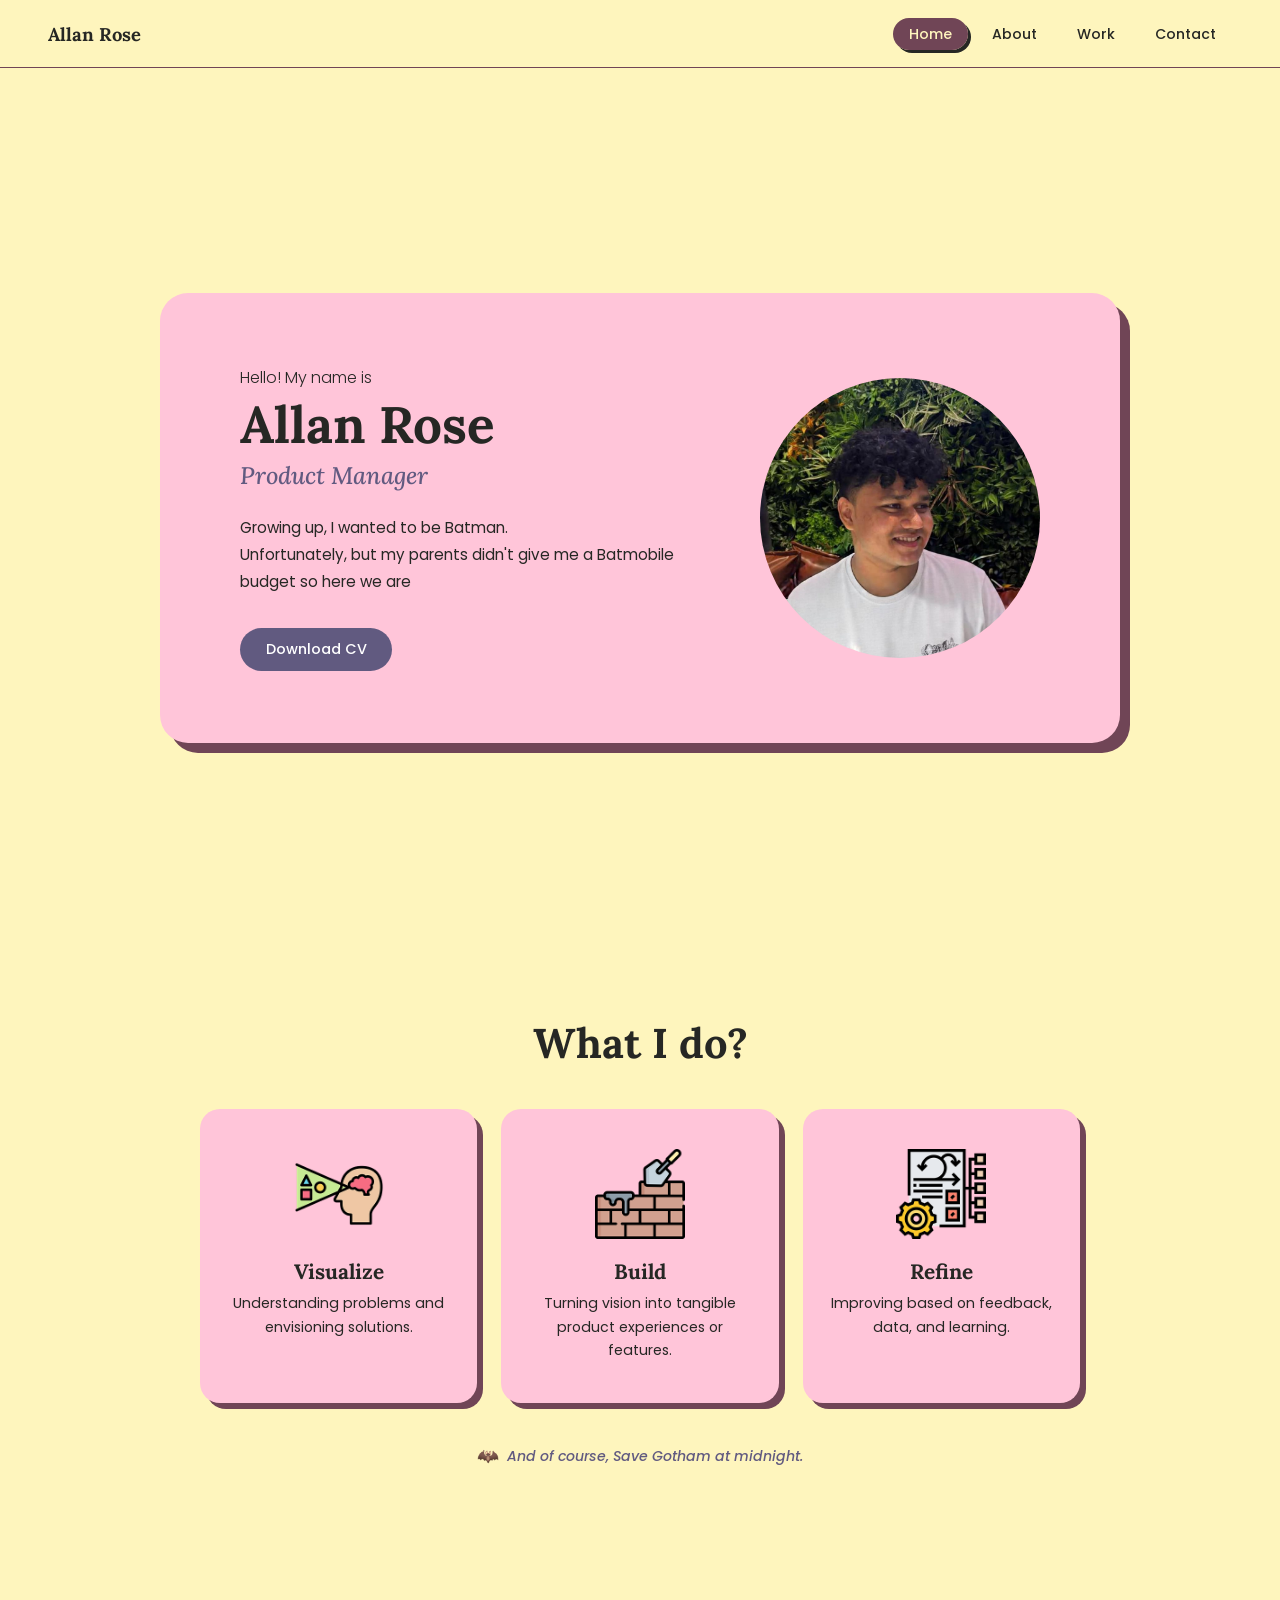
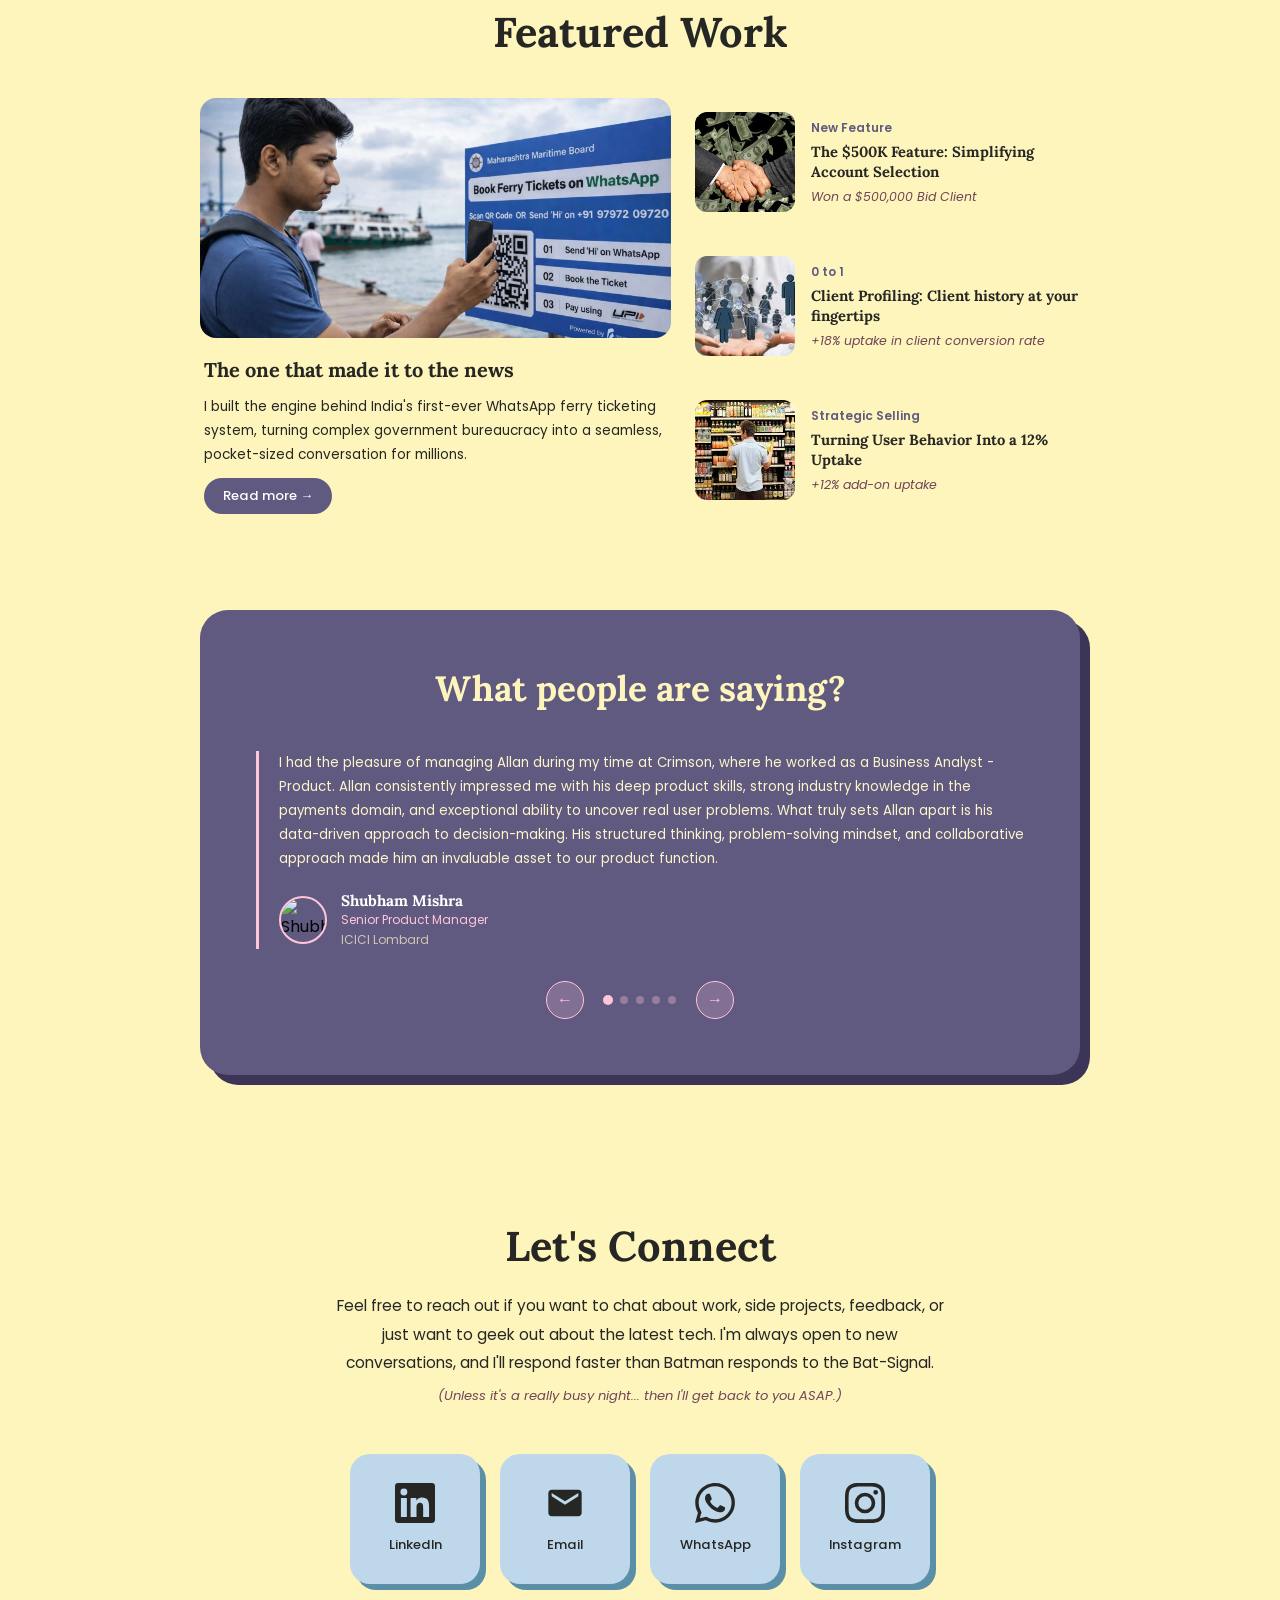
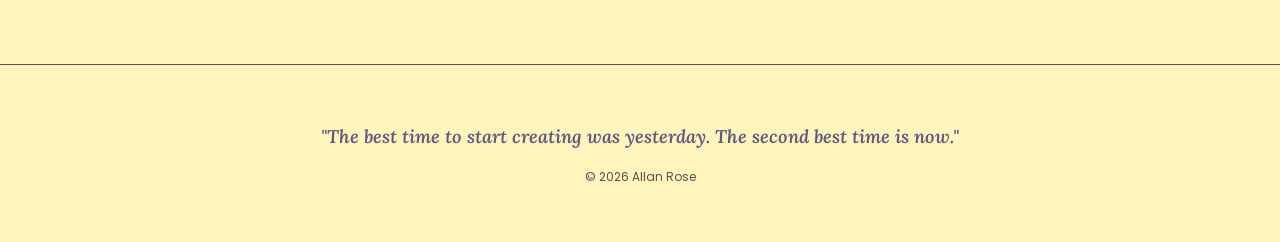
==== index.html @ 4ba43369 "Added files via upload This is the initial commit without the project pages." ====
<!DOCTYPE html>
<html lang="en">
<head>
  <meta charset="UTF-8" />
  <meta name="viewport" content="width=device-width, initial-scale=1.0" />
  <title>Allan Rose — Product Manager</title>
  <link rel="preconnect" href="https://fonts.googleapis.com" />
  <link rel="preconnect" href="https://fonts.gstatic.com" crossorigin />
  <link href="https://fonts.googleapis.com/css2?family=Lora:wght@600;700&family=Poppins:wght@300;400;500&display=swap" rel="stylesheet" />
  <link rel="stylesheet" href="style.css" />
</head>
<body>

  <nav class="navbar">
    <a class="nav-logo" href="#">Allan Rose</a>
    <ul class="nav-links">
      <li><a href="#" class="nav-link active">Home</a></li>
      <li><a href="about/index.html" target="_blank" class="nav-link">About</a></li>
      <li><a href="#work" class="nav-link">Work</a></li>
      <li><a href="#contact" class="nav-link">Contact</a></li>
    </ul>
  </nav>

  <main class="hero-wrapper">
    <section class="hero-card">

      <div class="hero-text">
        <p class="greeting">Hello! My name is</p>
        <h1 class="name">Allan Rose</h1>
        <p class="title">Product Manager</p>
        <p class="bio">
          Growing up, I wanted to be Batman.<br />
          Unfortunately, but my parents didn't give me
          a Batmobile budget
          so here we are
        </p>
        <a class="btn-cv" href="asset/allanrose.pdf" download>Download CV</a>
      </div>

      <div class="hero-image">
        <img src="asset/hero.jpg" alt="Allan Rose" />
      </div>

    </section>
  </main>

  <section class="what-i-do">
    <h2 class="section-heading">What I do?</h2>

<div class="wid-grid">
  <div class="wid-card">
    <img src="asset/visualize.png" class="wid-icon" alt="Visualize">
    <div class="wid-content">
      <h3 class="wid-title">Visualize</h3>
      <p class="wid-desc">Understanding problems and envisioning solutions.</p>
    </div>
  </div>

  <div class="wid-card">
    <img src="asset/build.png" class="wid-icon" alt="Build">
    <div class="wid-content">
      <h3 class="wid-title">Build</h3>
      <p class="wid-desc">Turning vision into tangible product experiences or features.</p>
    </div>
  </div>

  <div class="wid-card">
    <img src="asset/refine.png" class="wid-icon" alt="Refine">
    <div class="wid-content">
      <h3 class="wid-title">Refine</h3>
      <p class="wid-desc">Improving based on feedback, data, and learning.</p>
    </div>
  </div>
</div>

    <div class="gotham-note">
      <span class="gotham-bat">🦇</span>
      <p>And of course, Save Gotham at midnight.</p>
    </div>
  </section>

  <section class="featured-work" id="work">
    <h2 class="section-heading">Featured Work</h2>

    <div class="fw-grid">

      <!-- Big featured project -->
      <article class="fw-featured">
        <img src="asset/MMBcover.jpg" alt="Maharashtra Maritime Board WhatsApp Ticketing" class="fw-featured-img" />
        <div class="fw-featured-body">
          <h3 class="fw-featured-title">The one that made it to the news</h3>
          <p class="fw-featured-caption">I built the engine behind India's first-ever WhatsApp ferry ticketing system, turning complex government bureaucracy into a seamless, pocket-sized conversation for millions.</p>
          <a class="fw-read-more" href="https://www.business-standard.com/content/press-releases-ani/india-s-first-ferry-ticketing-on-whatsapp-launched-by-maharashtra-maritime-board-126012701238_1.html" target="_blank" rel="noopener noreferrer">Read more →</a>
        </div>
      </article>

      <!-- Small projects -->
      <div class="fw-sidebar">

        <article class="fw-small">
          <img src="asset/accountselection.jpg" alt="Account Selection" class="fw-small-img" />
          <div class="fw-small-body">
            <span class="fw-tag">New Feature</span>
            <h3 class="fw-small-title">The $500K Feature: Simplifying Account Selection</h3>
            <p class="fw-impact">Won a $500,000 Bid Client</p>
          </div>
        </article>

        <article class="fw-small">
          <img src="asset/clientprofiling.jpg" alt="Client Profiling" class="fw-small-img" />
          <div class="fw-small-body">
            <span class="fw-tag">0 to 1</span>
            <h3 class="fw-small-title">Client Profiling: Client history at your fingertips</h3>
            <p class="fw-impact">+18% uptake in client conversion rate</p>
          </div>
        </article>

        <article class="fw-small">
          <img src="asset/crosssell.jpg" alt="Cross Sell" class="fw-small-img" />
          <div class="fw-small-body">
            <span class="fw-tag">Strategic Selling</span>
            <h3 class="fw-small-title">Turning User Behavior Into a 12% Uptake</h3>
            <p class="fw-impact">+12% add-on uptake</p>
          </div>
        </article>

      </div>

    </div>
  </section>

  <section class="testimonials">
    <div class="testimonials-card">
      <h2 class="testimonials-heading">What people are saying?</h2>

      <div class="testimonials-carousel">

        <div class="testimonial active">
          <p class="testimonial-quote">I had the pleasure of managing Allan during my time at Crimson, where he worked as a Business Analyst - Product. Allan consistently impressed me with his deep product skills, strong industry knowledge in the payments domain, and exceptional ability to uncover real user problems. What truly sets Allan apart is his data-driven approach to decision-making. His structured thinking, problem-solving mindset, and collaborative approach made him an invaluable asset to our product function.</p>
          <div class="testimonial-author">
            <img src="https://media.licdn.com/dms/image/v2/D4D03AQHQ5wUSWGfdlA/profile-displayphoto-shrink_100_100/B4DZSzhGENHAAY-/0/1738178585593?e=1778112000&v=beta&t=WfD1wIyavn4IsRgXhNfje34OQZ_IxGJr3ifds5b5Cro" alt="Shubham Mishra" class="testimonial-avatar" />
            <div class="testimonial-meta">
              <a href="https://www.linkedin.com/in/shubham-mshr/" target="_blank" rel="noopener noreferrer" class="testimonial-name">Shubham Mishra</a>
              <p class="testimonial-role">Senior Product Manager</p>
              <p class="testimonial-company">ICICI Lombard</p>
            </div>
          </div>
        </div>

        <div class="testimonial">
          <p class="testimonial-quote">I had the pleasure of working with Allan when he was in my team, and even then, his strong product sense was evident. He has exceptional analytical skills, a deep understanding of client pain points, and a rare ability to translate those into effective business solutions. Allan's never-give-up attitude and strong ownership mindset make him a true asset to any team.</p>
          <div class="testimonial-author">
            <img src="https://media.licdn.com/dms/image/v2/D4D03AQGf9yCwUFsWSA/profile-displayphoto-scale_100_100/B4DZnX.pTwHYAc-/0/1760265150178?e=1778112000&v=beta&t=MaGhsWVHzlYo5YRhqFM_d0x7qk6AeepNUXduqQjr88g" alt="Shrutika Bhongale" class="testimonial-avatar" />
            <div class="testimonial-meta">
              <a href="https://www.linkedin.com/in/shrutika-bhongale-19281b178/" target="_blank" rel="noopener noreferrer" class="testimonial-name">Shrutika Bhongale</a>
              <p class="testimonial-role">Sales Manager</p>
              <p class="testimonial-company">Lyra Payments</p>
            </div>
          </div>
        </div>

        <div class="testimonial">
          <p class="testimonial-quote">I've had the pleasure of working with Allan, and I can confidently say that his professionalism, dedication, and attention to detail set him apart. He consistently delivers high-quality work, meets deadlines without fail, and brings a positive, solutions-focused attitude to every project. Whether working independently or as part of a team, Allan demonstrates reliability and a strong work ethic. I highly recommend him for any opportunity where excellence is valued.</p>
          <div class="testimonial-author">
            <img src="https://media.licdn.com/dms/image/v2/D5603AQHh87Pkmv3lfg/profile-displayphoto-scale_100_100/B56Z19ncgJGsAg-/0/1775928990086?e=1778112000&v=beta&t=evhmcjn_vxb3b5RcReBqVJRy3BTz7kBUIg7ncxFmGaw" alt="Nivedita Saha" class="testimonial-avatar" />
            <div class="testimonial-meta">
              <a href="https://www.linkedin.com/in/saha-n-b88368a5/" target="_blank" rel="noopener noreferrer" class="testimonial-name">Nivedita Saha</a>
              <p class="testimonial-role">Analytics Head</p>
              <p class="testimonial-company">Accenture</p>
            </div>
          </div>
        </div>

        <div class="testimonial">
          <p class="testimonial-quote">Allan worked under me as a Business Analyst, and I can confidently say that he is someone who always approaches challenges with a "never say no" attitude. He brought a positive energy to the team, and his charm helped create a great environment, even in high-pressure situations. No matter how difficult the task, Allan always took it on and delivered excellent results. I highly recommend Allan for his exceptional attention to detail and his ability to bring solutions to any problem with his positive mindset.</p>
          <div class="testimonial-author">
            <img src="https://media.licdn.com/dms/image/v2/D4D03AQGP9sDuEvYYzA/profile-displayphoto-shrink_100_100/profile-displayphoto-shrink_100_100/0/1714067285181?e=1778112000&v=beta&t=n90JhH7ciSInfrbLEydnS7iHn9a_WcXI4aSOFwZO_rU" alt="Alvito Faria" class="testimonial-avatar" />
            <div class="testimonial-meta">
              <a href="https://www.linkedin.com/in/alvitofaria/" target="_blank" rel="noopener noreferrer" class="testimonial-name">Alvito Faria</a>
              <p class="testimonial-role">Senior Product Manager</p>
              <p class="testimonial-company">Veefin</p>
            </div>
          </div>
        </div>

        <div class="testimonial">
          <p class="testimonial-quote">I have been working with Allan on various side projects, and I was consistently impressed by his creativity, professionalism, and sharp business acumen. As a product manager he brings not only analytical rigor but also a unique perspective that sparks innovative solutions. Allan is proactive, detail-oriented, and an absolute pleasure to collaborate with.</p>
          <div class="testimonial-author">
            <img src="https://media.licdn.com/dms/image/v2/C4E03AQF-E3kBU2uIpw/profile-displayphoto-shrink_100_100/profile-displayphoto-shrink_100_100/0/1628928841605?e=1778112000&v=beta&t=4ryOLbNLuczr7c99alH48o2Cs6zgAPTFB0DfVdKWIFI" alt="Arnold R" class="testimonial-avatar" />
            <div class="testimonial-meta">
              <a href="https://www.linkedin.com/in/rosearnoldcwm/" target="_blank" rel="noopener noreferrer" class="testimonial-name">Arnold R.</a>
              <p class="testimonial-role">Founder</p>
              <p class="testimonial-company">Finavigate Wealth</p>
            </div>
          </div>
        </div>

      </div>

      <div class="carousel-nav">
        <button class="carousel-btn" id="prev-btn" aria-label="Previous">&#8592;</button>
        <div class="carousel-dots">
          <span class="dot active"></span>
          <span class="dot"></span>
          <span class="dot"></span>
          <span class="dot"></span>
          <span class="dot"></span>
        </div>
        <button class="carousel-btn" id="next-btn" aria-label="Next">&#8594;</button>
      </div>

    </div>
  </section>

  <section class="connect" id="contact">
    <div class="connect-inner">
      <h2 class="section-heading connect-heading">Let's Connect</h2>
      <p class="connect-text">Feel free to reach out if you want to chat about work, side projects, feedback, or just want to geek out about the latest tech. I'm always open to new conversations, and I'll respond faster than Batman responds to the Bat-Signal.</p>
      <p class="connect-sub">(Unless it's a really busy night... then I'll get back to you ASAP.)</p>

      <div class="connect-links">

        <a class="connect-card" href="https://www.linkedin.com/in/allan-rose-a13b07275/" target="_blank" rel="noopener noreferrer">
          <span class="connect-icon">
            <svg viewBox="0 0 24 24" fill="currentColor"><path d="M20.447 20.452h-3.554v-5.569c0-1.328-.027-3.037-1.852-3.037-1.853 0-2.136 1.445-2.136 2.939v5.667H9.351V9h3.414v1.561h.046c.477-.9 1.637-1.85 3.37-1.85 3.601 0 4.267 2.37 4.267 5.455v6.286zM5.337 7.433a2.062 2.062 0 01-2.063-2.065 2.064 2.064 0 112.063 2.065zm1.782 13.019H3.555V9h3.564v11.452zM22.225 0H1.771C.792 0 0 .774 0 1.729v20.542C0 23.227.792 24 1.771 24h20.451C23.2 24 24 23.227 24 22.271V1.729C24 .774 23.2 0 22.222 0h.003z"/></svg>
          </span>
          <span class="connect-label">LinkedIn</span>
        </a>

        <a class="connect-card" href="mailto:pmallan.rose@gmail.com">
          <span class="connect-icon">
            <svg viewBox="0 0 24 24" fill="currentColor"><path d="M20 4H4c-1.1 0-1.99.9-1.99 2L2 18c0 1.1.9 2 2 2h16c1.1 0 2-.9 2-2V6c0-1.1-.9-2-2-2zm0 4l-8 5-8-5V6l8 5 8-5v2z"/></svg>
          </span>
          <span class="connect-label">Email</span>
        </a>

        <a class="connect-card" href="https://wa.me/919326482267" target="_blank" rel="noopener noreferrer">
          <span class="connect-icon">
            <svg viewBox="0 0 24 24" fill="currentColor"><path d="M17.472 14.382c-.297-.149-1.758-.867-2.03-.967-.273-.099-.471-.148-.67.15-.197.297-.767.966-.94 1.164-.173.199-.347.223-.644.075-.297-.15-1.255-.463-2.39-1.475-.883-.788-1.48-1.761-1.653-2.059-.173-.297-.018-.458.13-.606.134-.133.298-.347.446-.52.149-.174.198-.298.298-.497.099-.198.05-.371-.025-.52-.075-.149-.669-1.612-.916-2.207-.242-.579-.487-.5-.669-.51-.173-.008-.371-.01-.57-.01-.198 0-.52.074-.792.372-.272.297-1.04 1.016-1.04 2.479 0 1.462 1.065 2.875 1.213 3.074.149.198 2.096 3.2 5.077 4.487.709.306 1.262.489 1.694.625.712.227 1.36.195 1.871.118.571-.085 1.758-.719 2.006-1.413.248-.694.248-1.289.173-1.413-.074-.124-.272-.198-.57-.347m-5.421 7.403h-.004a9.87 9.87 0 01-5.031-1.378l-.361-.214-3.741.982.998-3.648-.235-.374a9.86 9.86 0 01-1.51-5.26c.001-5.45 4.436-9.884 9.888-9.884 2.64 0 5.122 1.03 6.988 2.898a9.825 9.825 0 012.893 6.994c-.003 5.45-4.437 9.884-9.885 9.884m8.413-18.297A11.815 11.815 0 0012.05 0C5.495 0 .16 5.335.157 11.892c0 2.096.547 4.142 1.588 5.945L.057 24l6.305-1.654a11.882 11.882 0 005.683 1.448h.005c6.554 0 11.89-5.335 11.893-11.893a11.821 11.821 0 00-3.48-8.413z"/></svg>
          </span>
          <span class="connect-label">WhatsApp</span>
        </a>

        <a class="connect-card" href="https://www.instagram.com/_allan_rose_/" target="_blank" rel="noopener noreferrer">
          <span class="connect-icon">
            <svg viewBox="0 0 24 24" fill="currentColor"><path d="M12 2.163c3.204 0 3.584.012 4.85.07 3.252.148 4.771 1.691 4.919 4.919.058 1.265.069 1.645.069 4.849 0 3.205-.012 3.584-.069 4.849-.149 3.225-1.664 4.771-4.919 4.919-1.266.058-1.644.07-4.85.07-3.204 0-3.584-.012-4.849-.07-3.26-.149-4.771-1.699-4.919-4.92-.058-1.265-.07-1.644-.07-4.849 0-3.204.013-3.583.07-4.849.149-3.227 1.664-4.771 4.919-4.919 1.266-.057 1.645-.069 4.849-.069zm0-2.163c-3.259 0-3.667.014-4.947.072-4.358.2-6.78 2.618-6.98 6.98-.059 1.281-.073 1.689-.073 4.948 0 3.259.014 3.668.072 4.948.2 4.358 2.618 6.78 6.98 6.98 1.281.058 1.689.072 4.948.072 3.259 0 3.668-.014 4.948-.072 4.354-.2 6.782-2.618 6.98-6.98.059-1.28.073-1.689.073-4.948 0-3.259-.014-3.667-.072-4.947-.196-4.354-2.617-6.78-6.979-6.98-1.281-.059-1.69-.073-4.949-.073zm0 5.838a6.162 6.162 0 100 12.324 6.162 6.162 0 000-12.324zM12 16a4 4 0 110-8 4 4 0 010 8zm6.406-11.845a1.44 1.44 0 100 2.881 1.44 1.44 0 000-2.881z"/></svg>
          </span>
          <span class="connect-label">Instagram</span>
        </a>

      </div>
    </div>
  </section>

  <footer class="footer">
    <p class="footer-quote">"The best time to start creating was yesterday. The second best time is now."</p>
    <p class="footer-credit">© 2026 Allan Rose</p>
  </footer>

  <script src="script.js"></script>
</body>
</html>
---- style.css ----
*, *::before, *::after {
  box-sizing: border-box;
  margin: 0;
  padding: 0;
}

html {
  scroll-behavior: smooth;
}

body {
  font-family: 'Poppins', sans-serif;
  background-color: #FEF5BD;
}

/* ── Navbar ── */
.navbar {
  height: 68px;
  background-color: #FEF5BD;
  border-bottom: 1.5px solid #704556;
  display: flex;
  align-items: center;
  justify-content: space-between;
  padding: 0 3rem;
}

.nav-logo {
  font-family: 'Lora', serif;
  font-weight: 700;
  font-size: 1.15rem;
  color: #262724;
  text-decoration: none;
}

.nav-links {
  list-style: none;
  display: flex;
  align-items: center;
  gap: 0.5rem;
}

.nav-link {
  font-family: 'Poppins', sans-serif;
  font-size: 0.88rem;
  font-weight: 500;
  color: #262724;
  text-decoration: none;
  padding: 0.4rem 1rem;
  border-radius: 999px;
  transition: background-color 0.2s ease, color 0.2s ease;
}

.nav-link:hover {
  background-color: rgba(112, 69, 86, 0.12);
}

.nav-link.active {
  background-color: #704556;
  color: #FEF5BD;
  box-shadow: 3px 3px 0px #262724;
}

.nav-link.active:hover {
  background-color: #704556;
}

.nav-link.muted {
  color: #aaa;
  cursor: default;
}

.nav-link.muted:hover {
  background-color: transparent;
}

/* ── Footer ── */
.footer {
  background-color: #FEF5BD;
  border-top: 1.5px solid #704556;
  padding: 3.5rem 2.5rem;
  text-align: center;
  display: flex;
  flex-direction: column;
  align-items: center;
  gap: 1rem;
}

.footer-quote {
  font-family: 'Lora', serif;
  font-weight: 600;
  font-style: italic;
  font-size: 1.15rem;
  color: #615A80;
  white-space: nowrap;
  line-height: 1.7;
  max-width: 100%;
}

.footer-credit {
  font-family: 'Poppins', sans-serif;
  font-size: 0.75rem;
  font-weight: 400;
  color: #704556;
}

@media (max-width: 600px) {
  .navbar {
    padding: 0 1rem;
    flex-wrap: wrap;
    height: auto;
    padding-top: 0.6rem;
    padding-bottom: 0.6rem;
    gap: 0.4rem;
  }

  body {
    padding-top: 90px;
  }

  body {
    padding-top: 0;
  }

  .nav-logo {
    font-size: 0.95rem;
  }

  .nav-links {
    gap: 0.2rem;
  }

  .nav-link {
    font-size: 0.72rem;
    padding: 0.3rem 0.55rem;
  }

  .footer-quote {
    white-space: normal;
    text-align: center;
    font-size: 1rem;
  }
}

/* ── Hero Wrapper ── */
.hero-wrapper {
  min-height: 100vh;
  display: flex;
  align-items: center;
  justify-content: center;
  padding: 2.5rem;
}

.hero-wrapper > .hero-card {
  width: 100%;
  max-width: 960px;
}

/* ── Card ── */
.hero-card {
  background-color: #FFC5D9;
  border-radius: 28px;
  box-shadow: 10px 10px 0px #704556;
  padding: 4.5rem 5rem;
  display: flex;
  align-items: center;
  gap: 4rem;
}

/* ── Text Side ── */
.hero-text {
  flex: 1;
}

.greeting {
  font-family: 'Poppins', sans-serif;
  font-weight: 300;
  font-size: 1rem;
  color: #262724;
  margin-bottom: 0.3rem;
}

.name {
  font-family: 'Lora', serif;
  font-weight: 700;
  font-size: 3.2rem;
  color: #262724;
  line-height: 1.15;
  margin-bottom: 0.4rem;
}

.title {
  font-family: 'Lora', serif;
  font-weight: 500;
  font-size: 1.5rem;
  color: #615A80;
  margin-bottom: 1.4rem;
  font-style: italic;
}

.bio {
  font-family: 'Poppins', sans-serif;
  font-weight: 400;
  font-size: 0.95rem;
  color: #262724;
  line-height: 1.8;
  margin-bottom: 2rem;
}

/* ── Button ── */
.btn-cv {
  display: inline-block;
  background-color: #615A80;
  color: #FFFFFF;
  font-family: 'Poppins', sans-serif;
  font-size: 0.9rem;
  font-weight: 500;
  padding: 0.7rem 1.6rem;
  border-radius: 999px;
  text-decoration: none;
  transition: background-color 0.2s ease, transform 0.15s ease;
}

.btn-cv:hover {
  background-color: #262724;
  transform: translateY(-2px);
}

/* ── Image Side ── */
.hero-image {
  flex-shrink: 0;
}

.hero-image img {
  width: 280px;
  height: 280px;
  border-radius: 50%;
  object-fit: cover;
  object-position: center;
  display: block;
}

/* ── What I Do ── */
.what-i-do {
  padding: 3rem 2.5rem 3.5rem;
  max-width: 960px;
  margin: 0 auto;
  display: flex;
  flex-direction: column;
  align-items: center;
}

.what-i-do .section-heading {
  align-self: center;
}

.section-heading {
  font-family: 'Lora', serif;
  font-weight: 700;
  font-size: 2.6rem;
  color: #262724;
  margin-bottom: 2.5rem;
  text-align: center;
}

.wid-grid {
  display: grid;
  grid-template-columns: repeat(3, 1fr);
  gap: 1.5rem;
  margin-bottom: 1.5rem;
  width: 100%;
}

.wid-card {
  background-color: #FFC5D9;
  border-radius: 20px;
  box-shadow: 6px 6px 0px #704556;
  padding: 2.5rem 1.75rem;
  display: flex;
  flex-direction: column;
  align-items: center;
  text-align: center;
  gap: 0.8rem;
}

.wid-icon {
  width: 90px;
  height: 90px;
  object-fit: contain;
  margin-bottom: 0.4rem;
}

.wid-title {
  font-family: 'Lora', serif;
  font-weight: 700;
  font-size: 1.3rem;
  color: #262724;
}

.wid-desc {
  font-family: 'Poppins', sans-serif;
  font-size: 0.88rem;
  font-weight: 400;
  color: #262724;
  line-height: 1.7;
}

/* ── Gotham Note ── */
.gotham-note {
  display: flex;
  align-items: center;
  gap: 0.5rem;
  margin-top: 1rem;
  background: none;   /* 👈 remove card feel */
  box-shadow: none;   /* 👈 remove shadow */
  padding: 0;         /* 👈 remove spacing */
}

.gotham-bat {
  font-size: 1.1rem;
}

.gotham-note p {
  font-family: 'Poppins', sans-serif;
  font-size: 0.88rem;
  font-weight: 500;
  font-style: italic;
  color: #615A80;
  text-align: center;
}

/* ── What I Do — content wrapper (desktop) ── */
.wid-content {
  display: flex;
  flex-direction: column;
  gap: 0.4rem;
}

/* ── Mobile ── */
@media (max-width: 600px) {
  .hero-wrapper {
    padding: 2rem 1rem;
    min-height: auto;
    padding-top: 3rem;
  }

  .hero-card {
    flex-direction: column-reverse;
    align-items: center;
    text-align: center;
    padding: 2rem 1.75rem;
    gap: 1.75rem;
  }

  .name {
    font-size: 2rem;
  }

  .hero-image img {
    width: 200px;
    height: 200px;
  }

  .what-i-do {
    padding: 3rem 1rem 4rem;
  }

  .section-heading {
    font-size: 2rem;
  }

  .wid-grid {
    grid-template-columns: 1fr;
  }

  .wid-card {
    flex-direction: row;
    align-items: center;
    gap: 1.2rem;
    padding: 1.5rem;
  }

  .wid-icon {
    width: 64px;
    height: 64px;
    order: 2;
    flex-shrink: 0;
  }

  .wid-content {
    order: 1;
    flex: 1;
    text-align: left;
  }

  .gotham-note {
    width: 100%;
  }
}

/* ── Featured Work ── */
.featured-work {
  padding: 5rem 2.5rem 6rem;
  max-width: 960px;
  margin: 0 auto;
  display: flex;
  flex-direction: column;
  align-items: center;
}

.fw-grid {
  display: grid;
  grid-template-columns: 1.1fr 0.9fr;
  gap: 1.5rem;
  width: 100%;
  align-items: stretch;
}

/* ── Featured (left) ── */
.fw-featured {
  display: flex;
  flex-direction: column;
}

.fw-featured-img {
  width: 100%;
  height: 240px;
  object-fit: cover;
  display: block;
  border-radius: 16px;
}

.fw-featured-body {
  padding: 1.1rem 0.25rem 0;
  display: flex;
  flex-direction: column;
  gap: 0.75rem;
  flex: 1;
}

.fw-featured-title {
  font-family: 'Lora', serif;
  font-weight: 700;
  font-size: 1.25rem;
  color: #262724;
  line-height: 1.35;
}

.fw-featured-caption {
  font-family: 'Poppins', sans-serif;
  font-size: 0.85rem;
  font-weight: 400;
  color: #262724;
  line-height: 1.75;
}

.fw-read-more {
  display: inline-block;
  align-self: flex-start;
  margin-top: auto;
  background-color: #615A80;
  color: #FFFFFF;
  font-family: 'Poppins', sans-serif;
  font-size: 0.82rem;
  font-weight: 500;
  padding: 0.5rem 1.2rem;
  border-radius: 999px;
  text-decoration: none;
  transition: background-color 0.2s ease, transform 0.15s ease;
}

.fw-read-more:hover {
  background-color: #262724;
  transform: translateY(-2px);
}

/* ── Sidebar small cards (right) ── */
.fw-sidebar {
  display: flex;
  flex-direction: column;
  gap: 1rem;
}

.fw-small {
  display: flex;
  align-items: center;
  gap: 1rem;
  flex: 1;
}

.fw-small-img {
  width: 100px;
  height: 100%;
  max-height: 100px;
  object-fit: cover;
  border-radius: 12px;
  flex-shrink: 0;
}

.fw-small-body {
  display: flex;
  flex-direction: column;
  gap: 0.3rem;
}

.fw-tag {
  display: inline;
  background: none;
  color: #615A80; /* keep your theme color */
  font-family: 'Poppins', sans-serif;
  font-size: 0.75rem;
  font-weight: 550;
  padding: 0;
  border-radius: 0;
}

.fw-small-title {
  font-family: 'Lora', serif;
  font-weight: 700;
  font-size: 0.92rem;
  color: #262724;
  line-height: 1.4;
}

.fw-impact {
  font-family: 'Poppins', sans-serif;
  font-size: 0.78rem;
  font-weight: 400;
  color: #704556;
  font-style: italic;
}

/* ── Mobile ── */
@media (max-width: 600px) {
  .featured-work {
    padding: 3rem 1rem 4rem;
  }

  .fw-grid {
    grid-template-columns: 1fr;
  }

  .fw-featured-img {
    height: 200px;
  }
}

/* ── Testimonials ── */
.testimonials {
  padding: 0 2.5rem 6rem;
  max-width: 960px;
  margin: 0 auto;
}

.testimonials-card {
  background-color: #615A80;
  border-radius: 28px;
  box-shadow: 10px 10px 0px #3D3558;
  padding: 3.5rem;
}

.testimonials-heading {
  font-family: 'Lora', serif;
  font-weight: 700;
  font-size: 2.2rem;
  color: #FEF5BD;
  text-align: center;
  margin-bottom: 2.5rem;
}

.testimonials-carousel {
  position: relative;
  min-height: 160px;
}

.testimonial {
  display: none;
  border-left: 3px solid #FFC5D9;
  padding-left: 1.25rem;
  flex-direction: column;
  gap: 1.25rem;
}

.testimonial.active {
  display: flex;
  animation: fadeSlide 0.4s ease;
}

@keyframes fadeSlide {
  from { opacity: 0; transform: translateY(10px); }
  to   { opacity: 1; transform: translateY(0); }
}

/* ── Carousel nav ── */
.carousel-nav {
  display: flex;
  align-items: center;
  justify-content: center;
  gap: 1.25rem;
  margin-top: 2rem;
}

.carousel-btn {
  background: rgba(255, 197, 217, 0.2);
  border: 1.5px solid #FFC5D9;
  color: #FFC5D9;
  width: 38px;
  height: 38px;
  border-radius: 50%;
  font-size: 1rem;
  cursor: pointer;
  display: flex;
  align-items: center;
  justify-content: center;
  transition: background 0.2s ease, color 0.2s ease;
}

.carousel-btn:hover {
  background: #FFC5D9;
  color: #615A80;
}

.carousel-dots {
  display: flex;
  gap: 0.5rem;
}

.dot {
  width: 8px;
  height: 8px;
  border-radius: 50%;
  background: rgba(255, 197, 217, 0.35);
  cursor: pointer;
  transition: background 0.2s ease, transform 0.2s ease;
}

.dot.active {
  background: #FFC5D9;
  transform: scale(1.25);
}

.testimonial-quote {
  font-family: 'Poppins', sans-serif;
  font-size: 0.83rem;
  font-weight: 400;
  color: #FDF5C9;
  line-height: 1.8;
}

.testimonial-author {
  display: flex;
  align-items: center;
  gap: 0.85rem;
}

.testimonial-avatar {
  width: 48px;
  height: 48px;
  border-radius: 50%;
  object-fit: cover;
  flex-shrink: 0;
  border: 2px solid #FFC5D9;
}

.testimonial-meta {
  display: flex;
  flex-direction: column;
  gap: 0.1rem;
}

.testimonial-name {
  font-family: 'Lora', serif;
  font-weight: 700;
  font-size: 0.95rem;
  color: #FFFFFF;
  text-decoration: none;
}

.testimonial-name:hover {
  text-decoration: underline;
  color: #FFC5D9;
}

.testimonial-role {
  font-family: 'Poppins', sans-serif;
  font-size: 0.75rem;
  font-weight: 400;
  color: #FFC5D9;
}

.testimonial-company {
  font-family: 'Poppins', sans-serif;
  font-size: 0.75rem;
  font-weight: 400;
  color: rgba(253, 245, 201, 0.7);
}

@media (max-width: 600px) {
  .testimonials {
    padding: 0 1rem 4rem;
  }

  .testimonials-card {
    padding: 2rem 1.5rem;
  }

  .testimonials-heading {
    font-size: 1.7rem;
  }
}

/* ── Let's Connect ── */
.connect {
  padding: 3rem 2.5rem 5rem;
  max-width: 960px;
  margin: 0 auto;
  display: flex;
  flex-direction: column;
  align-items: center;
}

.connect-heading {
  margin-bottom: 1.25rem;
}

.connect-text {
  font-family: 'Poppins', sans-serif;
  font-size: 0.97rem;
  font-weight: 400;
  color: #262724;
  line-height: 1.85;
  text-align: center;
  max-width: 620px;
  margin-bottom: 0.5rem;
}

.connect-sub {
  font-family: 'Poppins', sans-serif;
  font-size: 0.82rem;
  font-weight: 400;
  font-style: italic;
  color: #704556;
  text-align: center;
  margin-bottom: 3rem;
}

.connect-links {
  display: flex;
  gap: 1.25rem;
  flex-wrap: wrap;
  justify-content: center;
}

.connect-card {
  display: flex;
  flex-direction: column;
  align-items: center;
  justify-content: center;
  gap: 0.75rem;
  background-color: #BFD7EA;
  border-radius: 20px;
  box-shadow: 6px 6px 0px #5B8FA8;
  text-decoration: none;
  width: 130px;
  height: 130px;
  flex-shrink: 0;
  transition: transform 0.2s ease, box-shadow 0.2s ease;
}

.connect-card:hover {
  transform: translateY(-4px);
  box-shadow: 8px 10px 0px #5B8FA8;
}

.connect-icon {
  width: 40px;
  height: 40px;
  color: #262724;
  display: flex;
  align-items: center;
  justify-content: center;
}

.connect-icon svg {
  width: 100%;
  height: 100%;
}

.connect-label {
  font-family: 'Poppins', sans-serif;
  font-size: 0.82rem;
  font-weight: 500;
  color: #262724;
}

@media (max-width: 600px) {
  .connect {
    padding: 3rem 1rem 5rem;
  }

  .connect-links {
    gap: 1rem;
  }
}

/* ── About Page ── */
.about-wrapper {
  padding: 3rem 2.5rem 6rem;
  max-width: 960px;
  margin: 0 auto;
}

.about-hero-card {
  display: flex;
  align-items: flex-start;
  gap: 4rem;
}

.about-text {
  flex: 1;
  display: flex;
  flex-direction: column;
  gap: 1.1rem;
}

.about-heading {
  font-family: 'Lora', serif;
  font-weight: 700;
  font-size: 2.6rem;
  color: #262724;
  line-height: 1.2;
}

.about-para {
  font-family: 'Poppins', sans-serif;
  font-size: 0.9rem;
  font-weight: 400;
  color: #262724;
  line-height: 1.85;
}

.about-list {
  list-style: none;
  display: flex;
  flex-direction: column;
  gap: 0.4rem;
  padding-left: 0.5rem;
}

.about-list li {
  font-family: 'Poppins', sans-serif;
  font-size: 0.9rem;
  font-weight: 400;
  color: #262724;
  line-height: 1.7;
  padding-left: 1.2rem;
  position: relative;
}

.about-list li::before {
  content: '—';
  position: absolute;
  left: 0;
  color: #615A80;
  font-weight: 500;
}

.about-image {
  flex-shrink: 0;
}

.about-image img {
  width: 260px;
  height: 340px;
  object-fit: cover;
  object-position: right;
  border-radius: 18px;
  display: block;
}

@media (max-width: 600px) {
  .about-wrapper {
    padding: 2rem 1rem 4rem;
  }

  .about-hero-card {
    flex-direction: column;
    align-items: center;
    padding: 2rem 1.75rem;
    gap: 2rem;
  }

  .about-heading {
    font-size: 2rem;
  }

  .about-image img {
    width: 100%;
    height: 280px;
  }
}

/* ── Work Experience Timeline ── */
.work-experience {
  padding: 4rem 2.5rem 6rem;
  max-width: 960px;
  margin: 0 auto;
}

.about-section-heading {
  font-family: 'Lora', serif;
  font-weight: 700;
  font-size: 2.2rem;
  color: #262724;
  text-align: center;
  margin-bottom: 3.5rem;
}

.timeline {
  position: relative;
  max-width: 680px;
  margin: 0 auto;
}

/* vertical line */
.timeline::before {
  content: '';
  position: absolute;
  left: 50%;
  transform: translateX(-50%);
  top: 0;
  bottom: 0;
  width: 2px;
  background-color: #615A80;
  z-index: 0;
}

.tl-entry {
  display: grid;
  grid-template-columns: 1fr 32px 1fr;
  align-items: center;
  min-height: 110px;
}

.tl-mid {
  display: flex;
  justify-content: center;
  align-items: center;
  position: relative;
  z-index: 1;
}

.tl-dot {
  width: 14px;
  height: 14px;
  border-radius: 50%;
  background-color: #615A80;
  border: 3px solid #FEF5BD;
  flex-shrink: 0;
}

.tl-side {
  padding: 1rem 0;
}

.tl-left {
  text-align: right;
  padding-right: 2rem;
}

.tl-right {
  text-align: left;
  padding-left: 2rem;
}

.tl-company {
  font-family: 'Lora', serif;
  font-weight: 700;
  font-size: 1.1rem;
  color: #262724;
  margin-bottom: 0.2rem;
}

.tl-role {
  font-family: 'Poppins', sans-serif;
  font-size: 0.88rem;
  font-weight: 500;
  color: #615A80;
  margin-bottom: 0.15rem;
}

.tl-date {
  font-family: 'Poppins', sans-serif;
  font-size: 0.8rem;
  font-weight: 400;
  color: #704556;
}

@media (max-width: 600px) {
  .timeline::before {
    left: 15px;
    transform: none;
  }

  .tl-entry {
    grid-template-columns: 32px 1fr;
  }

  /* hide only the empty placeholder sides */
  .tl-side:not(.tl-left):not(.tl-right) {
    display: none;
  }

  /* dot always comes first */
  .tl-mid {
    order: 1;
  }

  /* content always comes second, reset alignment */
  .tl-left,
  .tl-right {
    order: 2;
    text-align: left !important;
    padding-left: 1.25rem;
    padding-right: 0;
  }
}

/* ── Project Pages ── */
.project-wrapper {
  max-width: 960px;
  margin: 0 auto;
  padding: 3.5rem 2.5rem 5rem;
}

.project-hero {
  display: flex;
  flex-direction: row;
  align-items: flex-start;
  gap: 4rem;
}

.project-hero-text {
  flex: 1;
}

.project-hero-image {
  flex-shrink: 0;
  width: 300px;
}

.project-label {
  font-family: 'Poppins', sans-serif;
  font-size: 0.78rem;
  font-weight: 500;
  text-transform: uppercase;
  letter-spacing: 0.1em;
  color: #615A80;
  margin-bottom: 0.5rem;
}

.project-title {
  font-family: 'Lora', serif;
  font-weight: 700;
  font-size: 2.8rem;
  color: #262724;
  line-height: 1.2;
  margin-bottom: 1.5rem;
  padding-bottom: 1.25rem;
  border-bottom: 1.5px solid #704556;
}

.project-meta {
  display: flex;
  flex-direction: column;
  gap: 0.55rem;
}

.meta-item {
  display: flex;
  align-items: baseline;
  gap: 0.5rem;
}

.meta-label {
  font-family: 'Poppins', sans-serif;
  font-size: 0.75rem;
  font-weight: 500;
  text-transform: uppercase;
  letter-spacing: 0.08em;
  color: #704556;
  flex-shrink: 0;
}

.meta-value {
  font-family: 'Poppins', sans-serif;
  font-size: 0.9rem;
  font-weight: 400;
  color: #262724;
}

.meta-item.meta-impact .meta-label {
  color: #615A80;
}

.meta-item.meta-impact .meta-value {
  font-weight: 600;
  color: #615A80;
}

.project-hero-image img {
  width: 100%;
  height: 380px;
  border-radius: 18px;
  display: block;
  object-fit: cover;
  object-position: top;
}

@media (max-width: 600px) {
  .project-wrapper {
    padding: 2rem 1rem 4rem;
  }

  .project-hero {
    flex-direction: column;
  }

  .project-hero-image {
    width: 100%;
  }

  .project-title {
    font-size: 1.8rem;
  }

  .project-meta {
    gap: 0.75rem;
  }

  .meta-item {
    min-width: calc(50% - 0.375rem);
    flex: 1;
  }
}
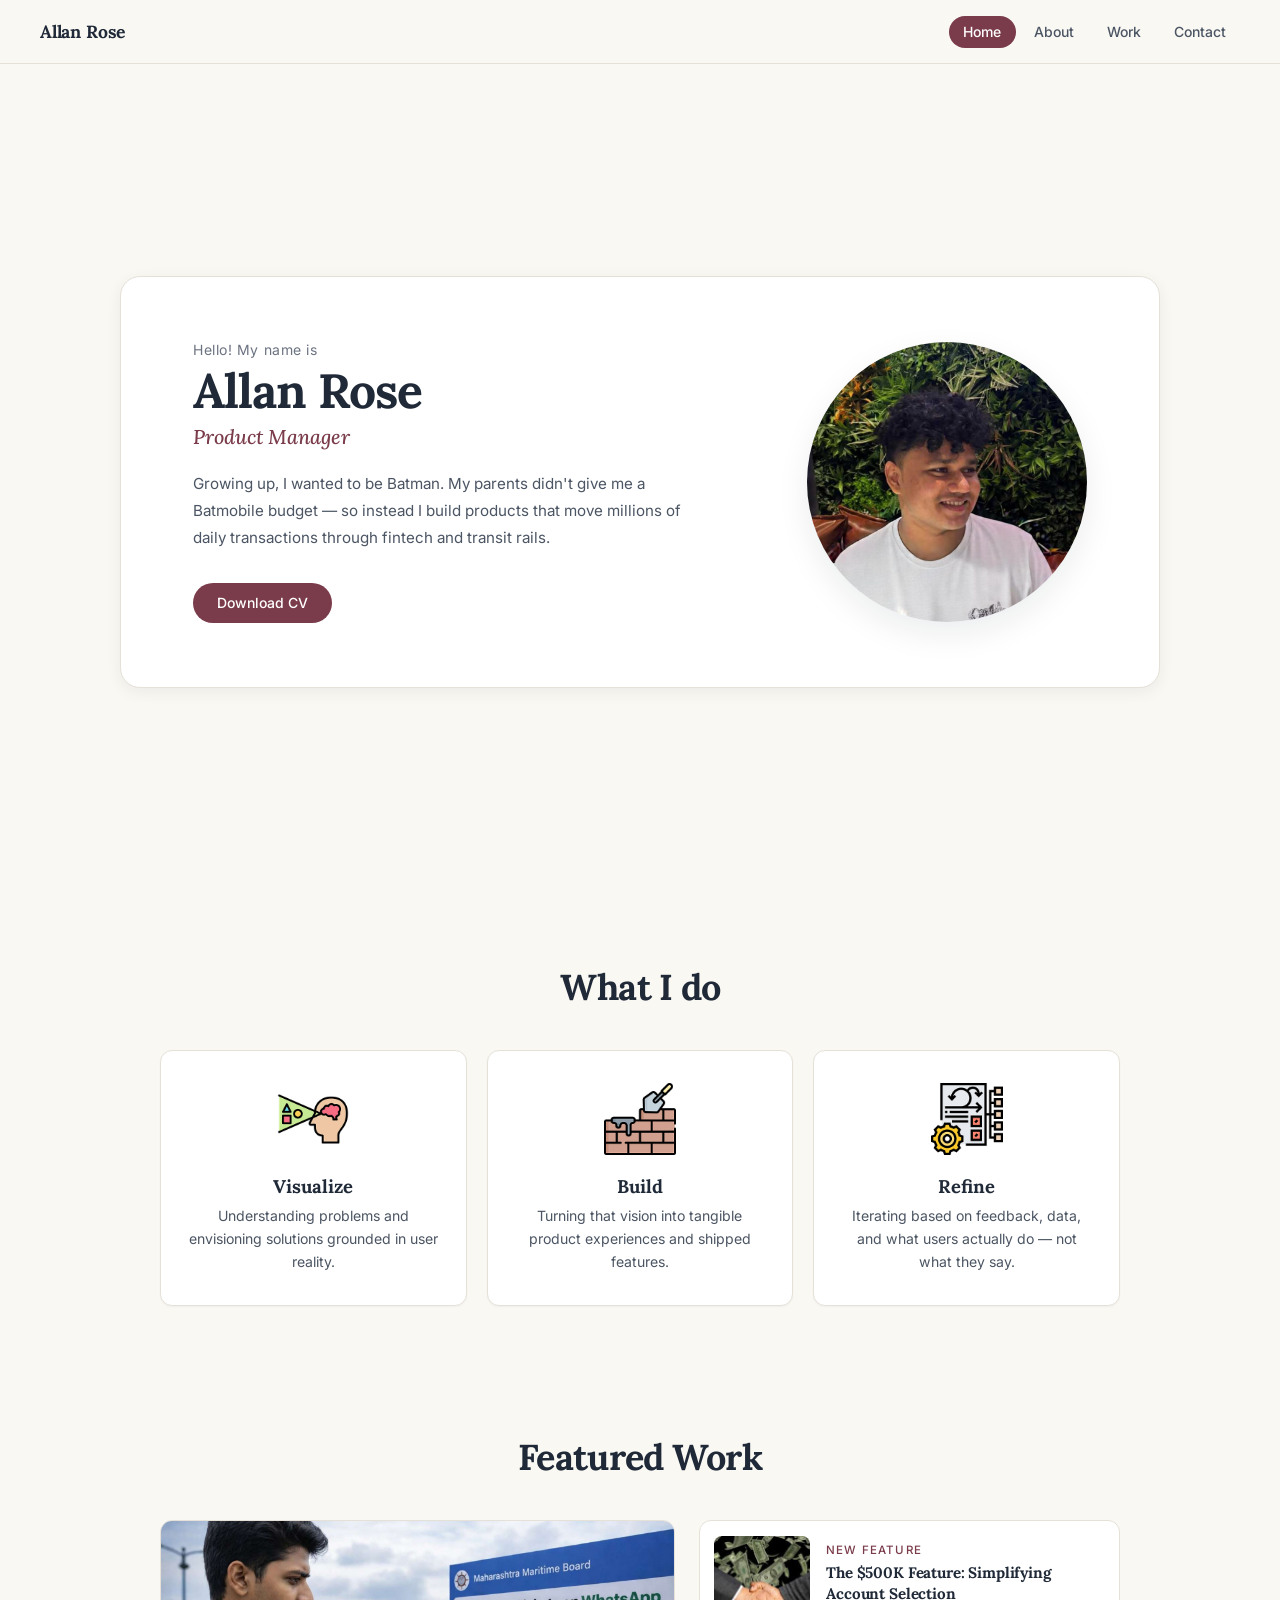
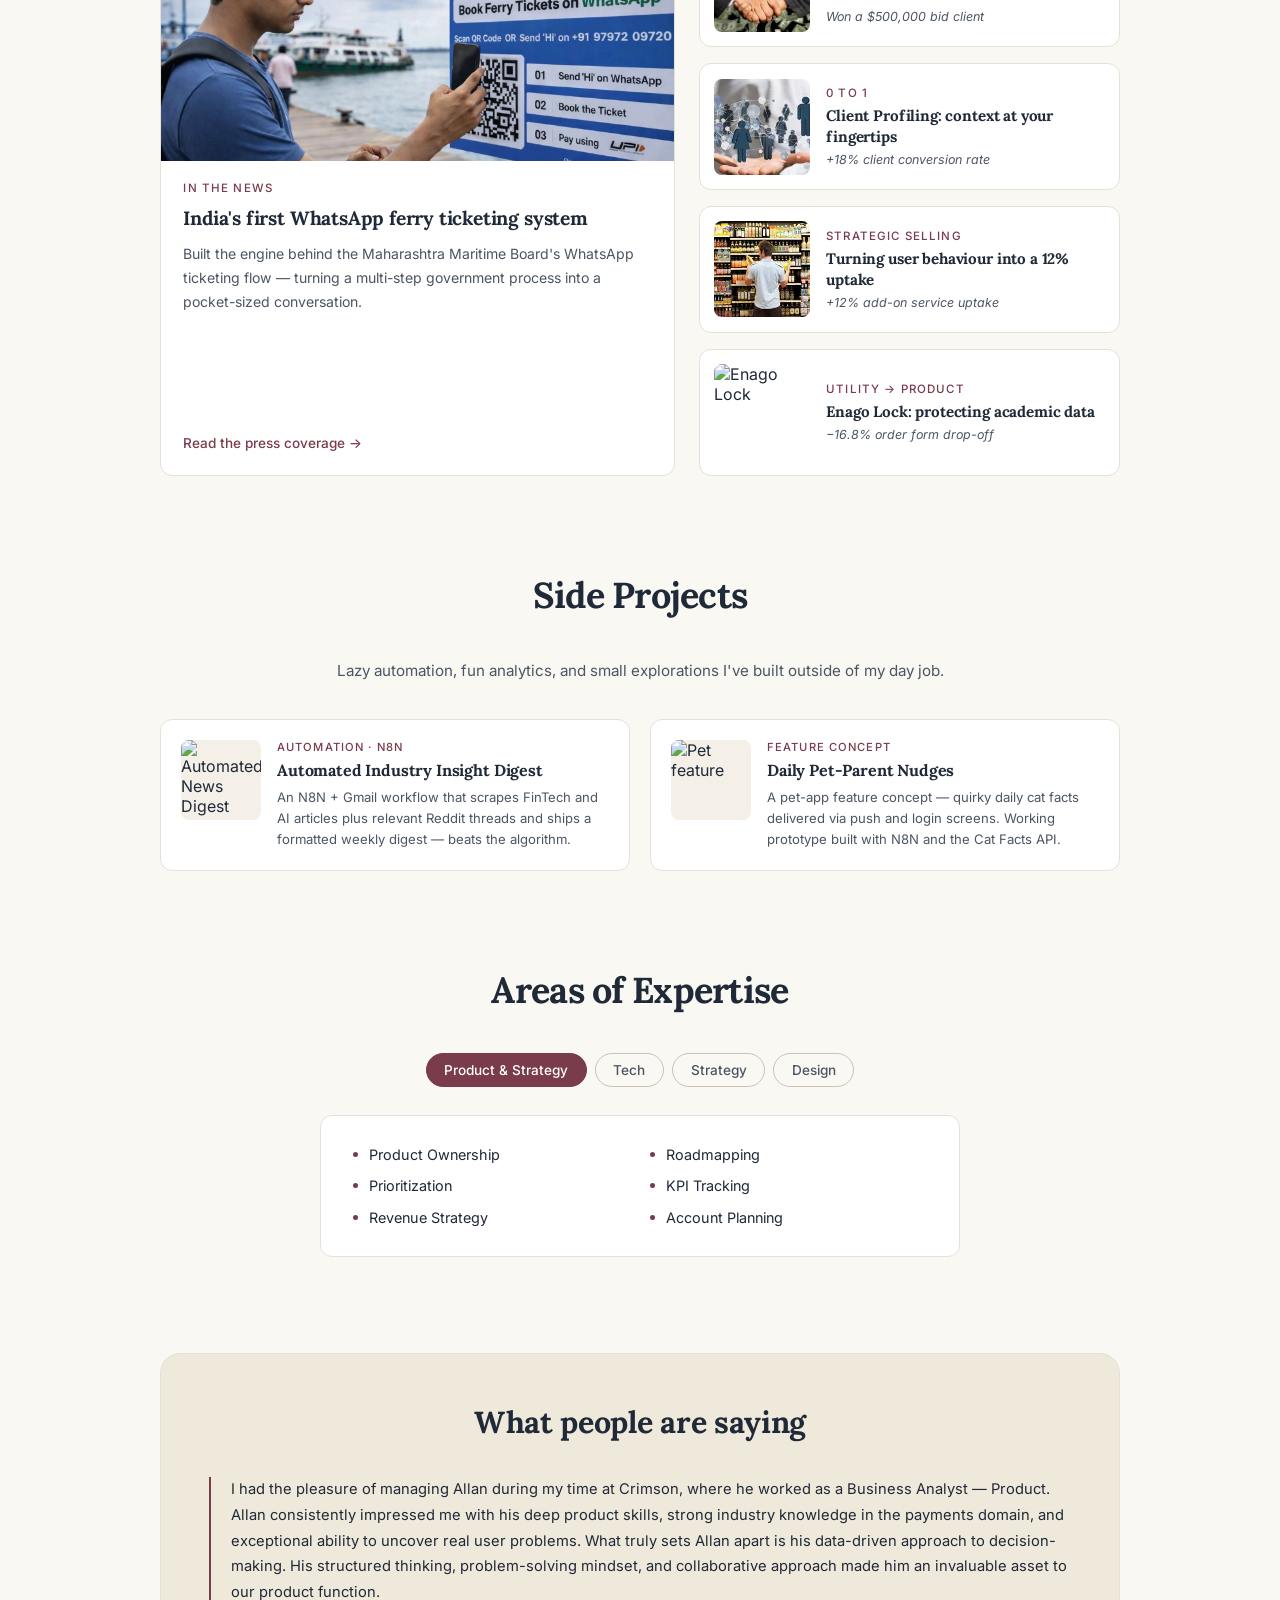
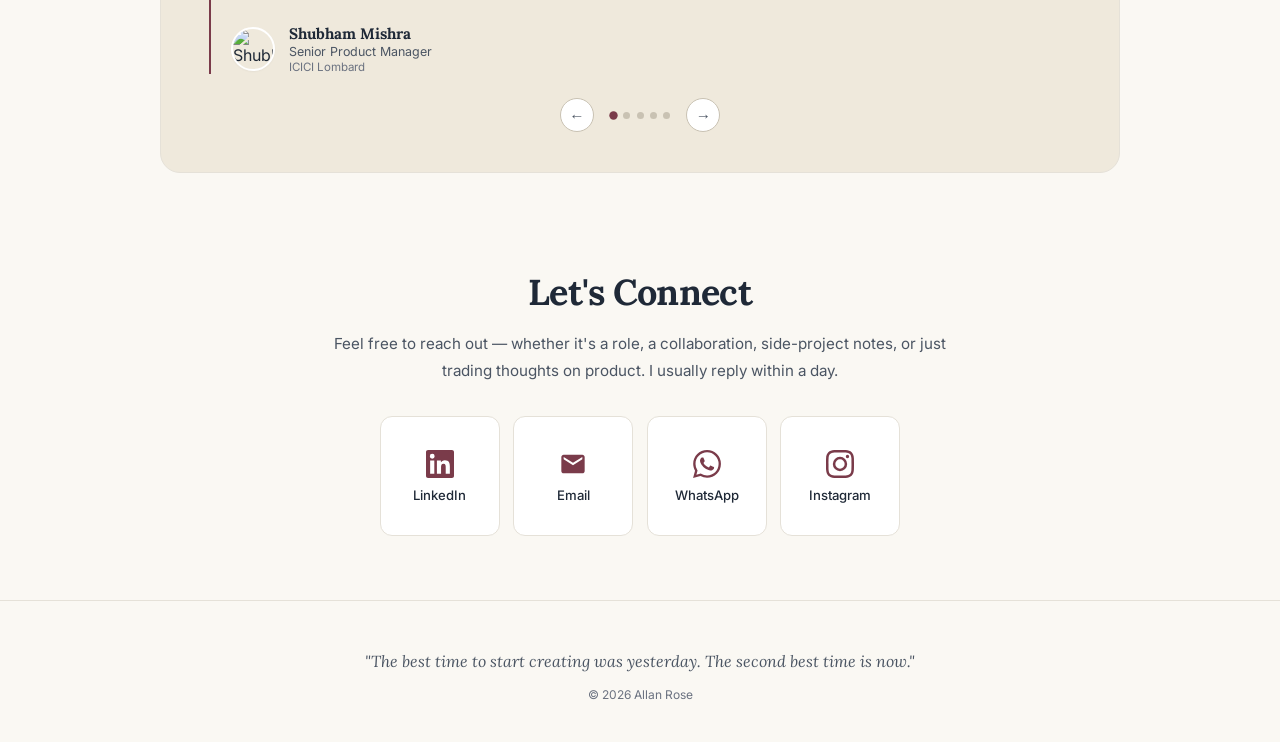
==== commit fcad72dc: "Core" ====
--- a/index.html
+++ b/index.html
@@ -4,78 +4,72 @@
   <meta charset="UTF-8" />
   <meta name="viewport" content="width=device-width, initial-scale=1.0" />
   <title>Allan Rose — Product Manager</title>
+  <meta name="description" content="Allan Rose — Product Manager with 6+ years building integration-heavy fintech and SaaS products." />
   <link rel="preconnect" href="https://fonts.googleapis.com" />
   <link rel="preconnect" href="https://fonts.gstatic.com" crossorigin />
-  <link href="https://fonts.googleapis.com/css2?family=Lora:wght@600;700&family=Poppins:wght@300;400;500&display=swap" rel="stylesheet" />
+  <link href="https://fonts.googleapis.com/css2?family=Inter:wght@400;500;600&family=Lora:wght@500;600;700&display=swap" rel="stylesheet" />
   <link rel="stylesheet" href="style.css" />
 </head>
 <body>
 
   <nav class="navbar">
     <a class="nav-logo" href="#">Allan Rose</a>
-    <ul class="nav-links">
-      <li><a href="#" class="nav-link active">Home</a></li>
-      <li><a href="about/index.html" target="_blank" class="nav-link">About</a></li>
-      <li><a href="#work" class="nav-link">Work</a></li>
-      <li><a href="#contact" class="nav-link">Contact</a></li>
-    </ul>
+    <button class="nav-hamburger" aria-label="Open menu" aria-expanded="false">
+      <svg width="22" height="22" viewBox="0 0 22 22" fill="none" stroke="currentColor" stroke-width="2" stroke-linecap="round">
+        <line x1="3" y1="6" x2="19" y2="6"/><line x1="3" y1="11" x2="19" y2="11"/><line x1="3" y1="16" x2="19" y2="16"/>
+      </svg>
+    </button>
+    <div class="nav-menu">
+      <ul class="nav-links">
+        <li><a href="#" class="nav-link active">Home</a></li>
+        <li><a href="about/index.html" class="nav-link">About</a></li>
+        <li><a href="#work" class="nav-link">Work</a></li>
+        <li><a href="#contact" class="nav-link">Contact</a></li>
+      </ul>
+    </div>
   </nav>
 
   <main class="hero-wrapper">
     <section class="hero-card">
-
       <div class="hero-text">
         <p class="greeting">Hello! My name is</p>
         <h1 class="name">Allan Rose</h1>
         <p class="title">Product Manager</p>
         <p class="bio">
-          Growing up, I wanted to be Batman.<br />
-          Unfortunately, but my parents didn't give me
-          a Batmobile budget
-          so here we are
+          Growing up, I wanted to be Batman. My parents didn't give me a Batmobile budget — so instead I build products that move millions of daily transactions through fintech and transit rails.
         </p>
         <a class="btn-cv" href="asset/allanrose.pdf" download>Download CV</a>
       </div>
-
       <div class="hero-image">
         <img src="asset/hero.jpg" alt="Allan Rose" />
       </div>
-
     </section>
   </main>
 
   <section class="what-i-do">
-    <h2 class="section-heading">What I do?</h2>
-
-<div class="wid-grid">
-  <div class="wid-card">
-    <img src="asset/visualize.png" class="wid-icon" alt="Visualize">
-    <div class="wid-content">
-      <h3 class="wid-title">Visualize</h3>
-      <p class="wid-desc">Understanding problems and envisioning solutions.</p>
-    </div>
-  </div>
-
-  <div class="wid-card">
-    <img src="asset/build.png" class="wid-icon" alt="Build">
-    <div class="wid-content">
-      <h3 class="wid-title">Build</h3>
-      <p class="wid-desc">Turning vision into tangible product experiences or features.</p>
-    </div>
-  </div>
-
-  <div class="wid-card">
-    <img src="asset/refine.png" class="wid-icon" alt="Refine">
-    <div class="wid-content">
-      <h3 class="wid-title">Refine</h3>
-      <p class="wid-desc">Improving based on feedback, data, and learning.</p>
-    </div>
-  </div>
-</div>
-
-    <div class="gotham-note">
-      <span class="gotham-bat">🦇</span>
-      <p>And of course, Save Gotham at midnight.</p>
+    <h2 class="section-heading">What I do</h2>
+    <div class="wid-grid">
+      <div class="wid-card">
+        <img src="asset/visualize.png" class="wid-icon" alt="Visualize" />
+        <div class="wid-content">
+          <h3 class="wid-title">Visualize</h3>
+          <p class="wid-desc">Understanding problems and envisioning solutions grounded in user reality.</p>
+        </div>
+      </div>
+      <div class="wid-card">
+        <img src="asset/build.png" class="wid-icon" alt="Build" />
+        <div class="wid-content">
+          <h3 class="wid-title">Build</h3>
+          <p class="wid-desc">Turning that vision into tangible product experiences and shipped features.</p>
+        </div>
+      </div>
+      <div class="wid-card">
+        <img src="asset/refine.png" class="wid-icon" alt="Refine" />
+        <div class="wid-content">
+          <h3 class="wid-title">Refine</h3>
+          <p class="wid-desc">Iterating based on feedback, data, and what users actually do — not what they say.</p>
+        </div>
+      </div>
     </div>
   </section>
 
@@ -84,59 +78,149 @@
 
     <div class="fw-grid">
 
-      <!-- Big featured project -->
-      <article class="fw-featured">
+      <a class="fw-featured" href="https://www.business-standard.com/content/press-releases-ani/india-s-first-ferry-ticketing-on-whatsapp-launched-by-maharashtra-maritime-board-126012701238_1.html" target="_blank" rel="noopener noreferrer">
         <img src="asset/MMBcover.jpg" alt="Maharashtra Maritime Board WhatsApp Ticketing" class="fw-featured-img" />
         <div class="fw-featured-body">
-          <h3 class="fw-featured-title">The one that made it to the news</h3>
-          <p class="fw-featured-caption">I built the engine behind India's first-ever WhatsApp ferry ticketing system, turning complex government bureaucracy into a seamless, pocket-sized conversation for millions.</p>
-          <a class="fw-read-more" href="https://www.business-standard.com/content/press-releases-ani/india-s-first-ferry-ticketing-on-whatsapp-launched-by-maharashtra-maritime-board-126012701238_1.html" target="_blank" rel="noopener noreferrer">Read more →</a>
-        </div>
-      </article>
-
-      <!-- Small projects -->
+          <span class="fw-featured-tag">In the news</span>
+          <h3 class="fw-featured-title">India's first WhatsApp ferry ticketing system</h3>
+          <p class="fw-featured-caption">Built the engine behind the Maharashtra Maritime Board's WhatsApp ticketing flow — turning a multi-step government process into a pocket-sized conversation.</p>
+          <span class="fw-read-more">Read the press coverage →</span>
+        </div>
+      </a>
+
       <div class="fw-sidebar">
 
-        <article class="fw-small">
+        <a class="fw-small" href="work/account-selection/index.html">
           <img src="asset/accountselection.jpg" alt="Account Selection" class="fw-small-img" />
           <div class="fw-small-body">
             <span class="fw-tag">New Feature</span>
             <h3 class="fw-small-title">The $500K Feature: Simplifying Account Selection</h3>
-            <p class="fw-impact">Won a $500,000 Bid Client</p>
-          </div>
-        </article>
-
-        <article class="fw-small">
+            <p class="fw-impact">Won a $500,000 bid client</p>
+          </div>
+        </a>
+
+        <a class="fw-small" href="work/client-profiling/index.html">
           <img src="asset/clientprofiling.jpg" alt="Client Profiling" class="fw-small-img" />
           <div class="fw-small-body">
             <span class="fw-tag">0 to 1</span>
-            <h3 class="fw-small-title">Client Profiling: Client history at your fingertips</h3>
-            <p class="fw-impact">+18% uptake in client conversion rate</p>
-          </div>
-        </article>
-
-        <article class="fw-small">
+            <h3 class="fw-small-title">Client Profiling: context at your fingertips</h3>
+            <p class="fw-impact">+18% client conversion rate</p>
+          </div>
+        </a>
+
+        <a class="fw-small" href="work/cross-sell/index.html">
           <img src="asset/crosssell.jpg" alt="Cross Sell" class="fw-small-img" />
           <div class="fw-small-body">
             <span class="fw-tag">Strategic Selling</span>
-            <h3 class="fw-small-title">Turning User Behavior Into a 12% Uptake</h3>
-            <p class="fw-impact">+12% add-on uptake</p>
-          </div>
-        </article>
-
-      </div>
-
+            <h3 class="fw-small-title">Turning user behaviour into a 12% uptake</h3>
+            <p class="fw-impact">+12% add-on service uptake</p>
+          </div>
+        </a>
+
+        <a class="fw-small" href="work/enago-lock/index.html">
+          <img src="asset/work/enago-hero.jpg" alt="Enago Lock" class="fw-small-img" />
+          <div class="fw-small-body">
+            <span class="fw-tag">Utility → Product</span>
+            <h3 class="fw-small-title">Enago Lock: protecting academic data</h3>
+            <p class="fw-impact">−16.8% order form drop-off</p>
+          </div>
+        </a>
+
+      </div>
+
+    </div>
+  </section>
+
+  <section class="side-projects">
+    <h2 class="section-heading">Side Projects</h2>
+    <p class="sp-intro">Lazy automation, fun analytics, and small explorations I've built outside of my day job.</p>
+
+    <div class="sp-grid">
+
+      <a class="sp-card" href="work/news-feature/index.html">
+        <img src="asset/side/news.png" alt="Automated News Digest" class="sp-img" />
+        <div class="sp-body">
+          <span class="sp-tag">Automation · N8N</span>
+          <h3 class="sp-title">Automated Industry Insight Digest</h3>
+          <p class="sp-desc">An N8N + Gmail workflow that scrapes FinTech and AI articles plus relevant Reddit threads and ships a formatted weekly digest — beats the algorithm.</p>
+        </div>
+      </a>
+
+      <a class="sp-card" href="work/pet-feature/index.html">
+        <img src="asset/side/pet.png" alt="Pet feature" class="sp-img" />
+        <div class="sp-body">
+          <span class="sp-tag">Feature Concept</span>
+          <h3 class="sp-title">Daily Pet-Parent Nudges</h3>
+          <p class="sp-desc">A pet-app feature concept — quirky daily cat facts delivered via push and login screens. Working prototype built with N8N and the Cat Facts API.</p>
+        </div>
+      </a>
+
+    </div>
+  </section>
+
+  <section class="expertise">
+    <h2 class="section-heading">Areas of Expertise</h2>
+
+    <div class="expertise-tabs" role="tablist">
+      <button class="expertise-tab active" role="tab" data-panel="exp-business">Product & Strategy</button>
+      <button class="expertise-tab" role="tab" data-panel="exp-tech">Tech</button>
+      <button class="expertise-tab" role="tab" data-panel="exp-strategy">Strategy</button>
+      <button class="expertise-tab" role="tab" data-panel="exp-design">Design</button>
+    </div>
+
+    <div class="expertise-panel active" id="exp-business">
+      <ul class="expertise-list">
+        <li>Product Ownership</li>
+        <li>Roadmapping</li>
+        <li>Prioritization</li>
+        <li>KPI Tracking</li>
+        <li>Revenue Strategy</li>
+        <li>Account Planning</li>
+      </ul>
+    </div>
+
+    <div class="expertise-panel" id="exp-tech">
+      <ul class="expertise-list">
+        <li>API & Integration Design</li>
+        <li>SQL & Data Queries</li>
+        <li>Workflow Automation (N8N)</li>
+        <li>Jira & Agile Ceremonies</li>
+        <li>Event Tracking & Instrumentation</li>
+        <li>Technical Specs</li>
+      </ul>
+    </div>
+
+    <div class="expertise-panel" id="exp-strategy">
+      <ul class="expertise-list">
+        <li>Data-driven Decision Making</li>
+        <li>KPI Definition &amp; Tracking</li>
+        <li>Process Development</li>
+        <li>Roadmapping &amp; Prioritization</li>
+        <li>Competitive Analysis</li>
+        <li>0→1 Product Discovery</li>
+      </ul>
+    </div>
+
+    <div class="expertise-panel" id="exp-design">
+      <ul class="expertise-list">
+        <li>User Journey Mapping</li>
+        <li>Wireframing (Figma)</li>
+        <li>Usability Testing</li>
+        <li>Information Architecture</li>
+        <li>Dashboard Design</li>
+        <li>Interaction Design Reviews</li>
+      </ul>
     </div>
   </section>
 
   <section class="testimonials">
     <div class="testimonials-card">
-      <h2 class="testimonials-heading">What people are saying?</h2>
+      <h2 class="testimonials-heading">What people are saying</h2>
 
       <div class="testimonials-carousel">
 
         <div class="testimonial active">
-          <p class="testimonial-quote">I had the pleasure of managing Allan during my time at Crimson, where he worked as a Business Analyst - Product. Allan consistently impressed me with his deep product skills, strong industry knowledge in the payments domain, and exceptional ability to uncover real user problems. What truly sets Allan apart is his data-driven approach to decision-making. His structured thinking, problem-solving mindset, and collaborative approach made him an invaluable asset to our product function.</p>
+          <p class="testimonial-quote">I had the pleasure of managing Allan during my time at Crimson, where he worked as a Business Analyst — Product. Allan consistently impressed me with his deep product skills, strong industry knowledge in the payments domain, and exceptional ability to uncover real user problems. What truly sets Allan apart is his data-driven approach to decision-making. His structured thinking, problem-solving mindset, and collaborative approach made him an invaluable asset to our product function.</p>
           <div class="testimonial-author">
             <img src="https://media.licdn.com/dms/image/v2/D4D03AQHQ5wUSWGfdlA/profile-displayphoto-shrink_100_100/B4DZSzhGENHAAY-/0/1738178585593?e=1778112000&v=beta&t=WfD1wIyavn4IsRgXhNfje34OQZ_IxGJr3ifds5b5Cro" alt="Shubham Mishra" class="testimonial-avatar" />
             <div class="testimonial-meta">
@@ -186,7 +270,7 @@
         <div class="testimonial">
           <p class="testimonial-quote">I have been working with Allan on various side projects, and I was consistently impressed by his creativity, professionalism, and sharp business acumen. As a product manager he brings not only analytical rigor but also a unique perspective that sparks innovative solutions. Allan is proactive, detail-oriented, and an absolute pleasure to collaborate with.</p>
           <div class="testimonial-author">
-            <img src="https://media.licdn.com/dms/image/v2/C4E03AQF-E3kBU2uIpw/profile-displayphoto-shrink_100_100/profile-displayphoto-shrink_100_100/0/1628928841605?e=1778112000&v=beta&t=4ryOLbNLuczr7c99alH48o2Cs6zgAPTFB0DfVdKWIFI" alt="Arnold R" class="testimonial-avatar" />
+            <img src="https://media.licdn.com/dms/image/v2/C4E03AQF-E3kBU2uIpw/profile-displayphoto-shrink_100_100/profile-displayphoto-shrink_100_100/0/1628928841605?e=1778112000&v=beta&t=4ryOLbNLuczr7c99alH48o2Cs6zgAPTFB0DfVdKWIFI" alt="Arnold R." class="testimonial-avatar" />
             <div class="testimonial-meta">
               <a href="https://www.linkedin.com/in/rosearnoldcwm/" target="_blank" rel="noopener noreferrer" class="testimonial-name">Arnold R.</a>
               <p class="testimonial-role">Founder</p>
@@ -213,42 +297,39 @@
   </section>
 
   <section class="connect" id="contact">
-    <div class="connect-inner">
-      <h2 class="section-heading connect-heading">Let's Connect</h2>
-      <p class="connect-text">Feel free to reach out if you want to chat about work, side projects, feedback, or just want to geek out about the latest tech. I'm always open to new conversations, and I'll respond faster than Batman responds to the Bat-Signal.</p>
-      <p class="connect-sub">(Unless it's a really busy night... then I'll get back to you ASAP.)</p>
-
-      <div class="connect-links">
-
-        <a class="connect-card" href="https://www.linkedin.com/in/allan-rose-a13b07275/" target="_blank" rel="noopener noreferrer">
-          <span class="connect-icon">
-            <svg viewBox="0 0 24 24" fill="currentColor"><path d="M20.447 20.452h-3.554v-5.569c0-1.328-.027-3.037-1.852-3.037-1.853 0-2.136 1.445-2.136 2.939v5.667H9.351V9h3.414v1.561h.046c.477-.9 1.637-1.85 3.37-1.85 3.601 0 4.267 2.37 4.267 5.455v6.286zM5.337 7.433a2.062 2.062 0 01-2.063-2.065 2.064 2.064 0 112.063 2.065zm1.782 13.019H3.555V9h3.564v11.452zM22.225 0H1.771C.792 0 0 .774 0 1.729v20.542C0 23.227.792 24 1.771 24h20.451C23.2 24 24 23.227 24 22.271V1.729C24 .774 23.2 0 22.222 0h.003z"/></svg>
-          </span>
-          <span class="connect-label">LinkedIn</span>
-        </a>
-
-        <a class="connect-card" href="mailto:pmallan.rose@gmail.com">
-          <span class="connect-icon">
-            <svg viewBox="0 0 24 24" fill="currentColor"><path d="M20 4H4c-1.1 0-1.99.9-1.99 2L2 18c0 1.1.9 2 2 2h16c1.1 0 2-.9 2-2V6c0-1.1-.9-2-2-2zm0 4l-8 5-8-5V6l8 5 8-5v2z"/></svg>
-          </span>
-          <span class="connect-label">Email</span>
-        </a>
-
-        <a class="connect-card" href="https://wa.me/919326482267" target="_blank" rel="noopener noreferrer">
-          <span class="connect-icon">
-            <svg viewBox="0 0 24 24" fill="currentColor"><path d="M17.472 14.382c-.297-.149-1.758-.867-2.03-.967-.273-.099-.471-.148-.67.15-.197.297-.767.966-.94 1.164-.173.199-.347.223-.644.075-.297-.15-1.255-.463-2.39-1.475-.883-.788-1.48-1.761-1.653-2.059-.173-.297-.018-.458.13-.606.134-.133.298-.347.446-.52.149-.174.198-.298.298-.497.099-.198.05-.371-.025-.52-.075-.149-.669-1.612-.916-2.207-.242-.579-.487-.5-.669-.51-.173-.008-.371-.01-.57-.01-.198 0-.52.074-.792.372-.272.297-1.04 1.016-1.04 2.479 0 1.462 1.065 2.875 1.213 3.074.149.198 2.096 3.2 5.077 4.487.709.306 1.262.489 1.694.625.712.227 1.36.195 1.871.118.571-.085 1.758-.719 2.006-1.413.248-.694.248-1.289.173-1.413-.074-.124-.272-.198-.57-.347m-5.421 7.403h-.004a9.87 9.87 0 01-5.031-1.378l-.361-.214-3.741.982.998-3.648-.235-.374a9.86 9.86 0 01-1.51-5.26c.001-5.45 4.436-9.884 9.888-9.884 2.64 0 5.122 1.03 6.988 2.898a9.825 9.825 0 012.893 6.994c-.003 5.45-4.437 9.884-9.885 9.884m8.413-18.297A11.815 11.815 0 0012.05 0C5.495 0 .16 5.335.157 11.892c0 2.096.547 4.142 1.588 5.945L.057 24l6.305-1.654a11.882 11.882 0 005.683 1.448h.005c6.554 0 11.89-5.335 11.893-11.893a11.821 11.821 0 00-3.48-8.413z"/></svg>
-          </span>
-          <span class="connect-label">WhatsApp</span>
-        </a>
-
-        <a class="connect-card" href="https://www.instagram.com/_allan_rose_/" target="_blank" rel="noopener noreferrer">
-          <span class="connect-icon">
-            <svg viewBox="0 0 24 24" fill="currentColor"><path d="M12 2.163c3.204 0 3.584.012 4.85.07 3.252.148 4.771 1.691 4.919 4.919.058 1.265.069 1.645.069 4.849 0 3.205-.012 3.584-.069 4.849-.149 3.225-1.664 4.771-4.919 4.919-1.266.058-1.644.07-4.85.07-3.204 0-3.584-.012-4.849-.07-3.26-.149-4.771-1.699-4.919-4.92-.058-1.265-.07-1.644-.07-4.849 0-3.204.013-3.583.07-4.849.149-3.227 1.664-4.771 4.919-4.919 1.266-.057 1.645-.069 4.849-.069zm0-2.163c-3.259 0-3.667.014-4.947.072-4.358.2-6.78 2.618-6.98 6.98-.059 1.281-.073 1.689-.073 4.948 0 3.259.014 3.668.072 4.948.2 4.358 2.618 6.78 6.98 6.98 1.281.058 1.689.072 4.948.072 3.259 0 3.668-.014 4.948-.072 4.354-.2 6.782-2.618 6.98-6.98.059-1.28.073-1.689.073-4.948 0-3.259-.014-3.667-.072-4.947-.196-4.354-2.617-6.78-6.979-6.98-1.281-.059-1.69-.073-4.949-.073zm0 5.838a6.162 6.162 0 100 12.324 6.162 6.162 0 000-12.324zM12 16a4 4 0 110-8 4 4 0 010 8zm6.406-11.845a1.44 1.44 0 100 2.881 1.44 1.44 0 000-2.881z"/></svg>
-          </span>
-          <span class="connect-label">Instagram</span>
-        </a>
-
-      </div>
+    <h2 class="section-heading connect-heading">Let's Connect</h2>
+    <p class="connect-text">Feel free to reach out — whether it's a role, a collaboration, side-project notes, or just trading thoughts on product. I usually reply within a day.</p>
+
+    <div class="connect-links">
+
+      <a class="connect-card" href="https://www.linkedin.com/in/allan-rose-a13b07275/" target="_blank" rel="noopener noreferrer">
+        <span class="connect-icon">
+          <svg viewBox="0 0 24 24" fill="currentColor"><path d="M20.447 20.452h-3.554v-5.569c0-1.328-.027-3.037-1.852-3.037-1.853 0-2.136 1.445-2.136 2.939v5.667H9.351V9h3.414v1.561h.046c.477-.9 1.637-1.85 3.37-1.85 3.601 0 4.267 2.37 4.267 5.455v6.286zM5.337 7.433a2.062 2.062 0 01-2.063-2.065 2.064 2.064 0 112.063 2.065zm1.782 13.019H3.555V9h3.564v11.452zM22.225 0H1.771C.792 0 0 .774 0 1.729v20.542C0 23.227.792 24 1.771 24h20.451C23.2 24 24 23.227 24 22.271V1.729C24 .774 23.2 0 22.222 0h.003z"/></svg>
+        </span>
+        <span class="connect-label">LinkedIn</span>
+      </a>
+
+      <a class="connect-card" href="mailto:pmallan.rose@gmail.com">
+        <span class="connect-icon">
+          <svg viewBox="0 0 24 24" fill="currentColor"><path d="M20 4H4c-1.1 0-1.99.9-1.99 2L2 18c0 1.1.9 2 2 2h16c1.1 0 2-.9 2-2V6c0-1.1-.9-2-2-2zm0 4l-8 5-8-5V6l8 5 8-5v2z"/></svg>
+        </span>
+        <span class="connect-label">Email</span>
+      </a>
+
+      <a class="connect-card" href="https://wa.me/919326482267" target="_blank" rel="noopener noreferrer">
+        <span class="connect-icon">
+          <svg viewBox="0 0 24 24" fill="currentColor"><path d="M17.472 14.382c-.297-.149-1.758-.867-2.03-.967-.273-.099-.471-.148-.67.15-.197.297-.767.966-.94 1.164-.173.199-.347.223-.644.075-.297-.15-1.255-.463-2.39-1.475-.883-.788-1.48-1.761-1.653-2.059-.173-.297-.018-.458.13-.606.134-.133.298-.347.446-.52.149-.174.198-.298.298-.497.099-.198.05-.371-.025-.52-.075-.149-.669-1.612-.916-2.207-.242-.579-.487-.5-.669-.51-.173-.008-.371-.01-.57-.01-.198 0-.52.074-.792.372-.272.297-1.04 1.016-1.04 2.479 0 1.462 1.065 2.875 1.213 3.074.149.198 2.096 3.2 5.077 4.487.709.306 1.262.489 1.694.625.712.227 1.36.195 1.871.118.571-.085 1.758-.719 2.006-1.413.248-.694.248-1.289.173-1.413-.074-.124-.272-.198-.57-.347m-5.421 7.403h-.004a9.87 9.87 0 01-5.031-1.378l-.361-.214-3.741.982.998-3.648-.235-.374a9.86 9.86 0 01-1.51-5.26c.001-5.45 4.436-9.884 9.888-9.884 2.64 0 5.122 1.03 6.988 2.898a9.825 9.825 0 012.893 6.994c-.003 5.45-4.437 9.884-9.885 9.884m8.413-18.297A11.815 11.815 0 0012.05 0C5.495 0 .16 5.335.157 11.892c0 2.096.547 4.142 1.588 5.945L.057 24l6.305-1.654a11.882 11.882 0 005.683 1.448h.005c6.554 0 11.89-5.335 11.893-11.893a11.821 11.821 0 00-3.48-8.413z"/></svg>
+        </span>
+        <span class="connect-label">WhatsApp</span>
+      </a>
+
+      <a class="connect-card" href="https://www.instagram.com/_allan_rose_/" target="_blank" rel="noopener noreferrer">
+        <span class="connect-icon">
+          <svg viewBox="0 0 24 24" fill="currentColor"><path d="M12 2.163c3.204 0 3.584.012 4.85.07 3.252.148 4.771 1.691 4.919 4.919.058 1.265.069 1.645.069 4.849 0 3.205-.012 3.584-.069 4.849-.149 3.225-1.664 4.771-4.919 4.919-1.266.058-1.644.07-4.85.07-3.204 0-3.584-.012-4.849-.07-3.26-.149-4.771-1.699-4.919-4.92-.058-1.265-.07-1.644-.07-4.849 0-3.204.013-3.583.07-4.849.149-3.227 1.664-4.771 4.919-4.919 1.266-.057 1.645-.069 4.849-.069zm0-2.163c-3.259 0-3.667.014-4.947.072-4.358.2-6.78 2.618-6.98 6.98-.059 1.281-.073 1.689-.073 4.948 0 3.259.014 3.668.072 4.948.2 4.358 2.618 6.78 6.98 6.98 1.281.058 1.689.072 4.948.072 3.259 0 3.668-.014 4.948-.072 4.354-.2 6.782-2.618 6.98-6.98.059-1.28.073-1.689.073-4.948 0-3.259-.014-3.667-.072-4.947-.196-4.354-2.617-6.78-6.979-6.98-1.281-.059-1.69-.073-4.949-.073zm0 5.838a6.162 6.162 0 100 12.324 6.162 6.162 0 000-12.324zM12 16a4 4 0 110-8 4 4 0 010 8zm6.406-11.845a1.44 1.44 0 100 2.881 1.44 1.44 0 000-2.881z"/></svg>
+        </span>
+        <span class="connect-label">Instagram</span>
+      </a>
+
     </div>
   </section>
 
--- a/style.css
+++ b/style.css
@@ -1,3 +1,28 @@
+/* ──────────────────────────────────────────────────────────
+   Design Tokens
+   ────────────────────────────────────────────────────────── */
+:root {
+  --bg:            #FAF8F3;
+  --surface:       #FFFFFF;
+  --surface-alt:   #F4F0E8;
+  --surface-warm:  #EFE9DC;
+  --border:        #E5E1D8;
+  --border-strong: #C9C2B3;
+  --text:          #1F2937;
+  --text-muted:    #4B5563;
+  --text-subtle:   #6B7280;
+  --accent:        #7A3B4A;
+  --accent-hover:  #5E2C38;
+  --accent-soft:   #F0E4E7;
+  --shadow-sm:     0 1px 2px rgba(17, 24, 39, 0.04);
+  --shadow-md:     0 4px 16px rgba(17, 24, 39, 0.06);
+  --shadow-lg:     0 12px 32px rgba(17, 24, 39, 0.08);
+  --radius-sm:     8px;
+  --radius:        12px;
+  --radius-lg:     20px;
+  --max-w:         1040px;
+}
+
 *, *::before, *::after {
   box-sizing: border-box;
   margin: 0;
@@ -9,223 +34,208 @@
 }
 
 body {
-  font-family: 'Poppins', sans-serif;
-  background-color: #FEF5BD;
-}
-
-/* ── Navbar ── */
+  font-family: 'Inter', 'Poppins', sans-serif;
+  background-color: var(--bg);
+  color: var(--text);
+  -webkit-font-smoothing: antialiased;
+  text-rendering: optimizeLegibility;
+}
+
+img {
+  max-width: 100%;
+  display: block;
+}
+
+/* ──────────────────────────────────────────────────────────
+   Navbar
+   ────────────────────────────────────────────────────────── */
 .navbar {
-  height: 68px;
-  background-color: #FEF5BD;
-  border-bottom: 1.5px solid #704556;
+  position: sticky;
+  top: 0;
+  z-index: 50;
+  height: 64px;
+  background-color: rgba(250, 248, 243, 0.92);
+  backdrop-filter: saturate(180%) blur(8px);
+  border-bottom: 1px solid var(--border);
   display: flex;
   align-items: center;
   justify-content: space-between;
-  padding: 0 3rem;
+  padding: 0 2.5rem;
 }
 
 .nav-logo {
   font-family: 'Lora', serif;
   font-weight: 700;
-  font-size: 1.15rem;
-  color: #262724;
+  font-size: 1.1rem;
+  color: var(--text);
   text-decoration: none;
+  letter-spacing: -0.01em;
 }
 
 .nav-links {
   list-style: none;
   display: flex;
   align-items: center;
-  gap: 0.5rem;
+  gap: 0.25rem;
 }
 
 .nav-link {
-  font-family: 'Poppins', sans-serif;
-  font-size: 0.88rem;
+  font-family: 'Inter', 'Poppins', sans-serif;
+  font-size: 0.875rem;
   font-weight: 500;
-  color: #262724;
+  color: var(--text-muted);
   text-decoration: none;
-  padding: 0.4rem 1rem;
+  padding: 0.45rem 0.9rem;
   border-radius: 999px;
-  transition: background-color 0.2s ease, color 0.2s ease;
+  transition: background-color 0.15s ease, color 0.15s ease;
 }
 
 .nav-link:hover {
-  background-color: rgba(112, 69, 86, 0.12);
+  color: var(--text);
+  background-color: var(--surface-alt);
 }
 
 .nav-link.active {
-  background-color: #704556;
-  color: #FEF5BD;
-  box-shadow: 3px 3px 0px #262724;
+  background-color: var(--accent);
+  color: #FFFFFF;
 }
 
 .nav-link.active:hover {
-  background-color: #704556;
-}
-
-.nav-link.muted {
-  color: #aaa;
-  cursor: default;
-}
-
-.nav-link.muted:hover {
-  background-color: transparent;
-}
-
-/* ── Footer ── */
+  background-color: var(--accent-hover);
+  color: #FFFFFF;
+}
+
+.nav-hamburger {
+  display: none;
+  align-items: center;
+  justify-content: center;
+  background: none;
+  border: none;
+  cursor: pointer;
+  color: var(--text);
+  padding: 0.35rem;
+  border-radius: 6px;
+  transition: background-color 0.15s ease;
+}
+
+.nav-hamburger:hover {
+  background-color: var(--surface-alt);
+}
+
+
+.nav-menu {
+  display: contents;
+}
+
+/* ──────────────────────────────────────────────────────────
+   Footer
+   ────────────────────────────────────────────────────────── */
 .footer {
-  background-color: #FEF5BD;
-  border-top: 1.5px solid #704556;
-  padding: 3.5rem 2.5rem;
+  background-color: var(--bg);
+  border-top: 1px solid var(--border);
+  padding: 3rem 2rem 2.5rem;
   text-align: center;
   display: flex;
   flex-direction: column;
   align-items: center;
-  gap: 1rem;
+  gap: 0.75rem;
 }
 
 .footer-quote {
   font-family: 'Lora', serif;
-  font-weight: 600;
   font-style: italic;
-  font-size: 1.15rem;
-  color: #615A80;
-  white-space: nowrap;
-  line-height: 1.7;
-  max-width: 100%;
+  font-size: 1rem;
+  color: var(--text-muted);
+  line-height: 1.6;
+  max-width: 42rem;
 }
 
 .footer-credit {
-  font-family: 'Poppins', sans-serif;
   font-size: 0.75rem;
-  font-weight: 400;
-  color: #704556;
-}
-
-@media (max-width: 600px) {
-  .navbar {
-    padding: 0 1rem;
-    flex-wrap: wrap;
-    height: auto;
-    padding-top: 0.6rem;
-    padding-bottom: 0.6rem;
-    gap: 0.4rem;
-  }
-
-  body {
-    padding-top: 90px;
-  }
-
-  body {
-    padding-top: 0;
-  }
-
-  .nav-logo {
-    font-size: 0.95rem;
-  }
-
-  .nav-links {
-    gap: 0.2rem;
-  }
-
-  .nav-link {
-    font-size: 0.72rem;
-    padding: 0.3rem 0.55rem;
-  }
-
-  .footer-quote {
-    white-space: normal;
-    text-align: center;
-    font-size: 1rem;
-  }
-}
-
-/* ── Hero Wrapper ── */
+  color: var(--text-subtle);
+}
+
+/* ──────────────────────────────────────────────────────────
+   Hero
+   ────────────────────────────────────────────────────────── */
 .hero-wrapper {
-  min-height: 100vh;
+  min-height: calc(100vh - 64px);
   display: flex;
   align-items: center;
   justify-content: center;
-  padding: 2.5rem;
-}
-
-.hero-wrapper > .hero-card {
+  padding: 3rem 2.5rem;
+}
+
+.hero-card {
   width: 100%;
-  max-width: 960px;
-}
-
-/* ── Card ── */
-.hero-card {
-  background-color: #FFC5D9;
-  border-radius: 28px;
-  box-shadow: 10px 10px 0px #704556;
-  padding: 4.5rem 5rem;
+  max-width: var(--max-w);
+  background-color: var(--surface);
+  border: 1px solid var(--border);
+  border-radius: var(--radius-lg);
+  box-shadow: var(--shadow-md);
+  padding: 4rem 4.5rem;
   display: flex;
   align-items: center;
   gap: 4rem;
 }
 
-/* ── Text Side ── */
 .hero-text {
   flex: 1;
 }
 
 .greeting {
-  font-family: 'Poppins', sans-serif;
-  font-weight: 300;
-  font-size: 1rem;
-  color: #262724;
-  margin-bottom: 0.3rem;
+  font-size: 0.875rem;
+  font-weight: 400;
+  color: var(--text-subtle);
+  letter-spacing: 0.04em;
+  margin-bottom: 0.4rem;
 }
 
 .name {
   font-family: 'Lora', serif;
   font-weight: 700;
-  font-size: 3.2rem;
-  color: #262724;
-  line-height: 1.15;
+  font-size: 3rem;
+  color: var(--text);
+  line-height: 1.1;
+  letter-spacing: -0.02em;
   margin-bottom: 0.4rem;
 }
 
 .title {
   font-family: 'Lora', serif;
   font-weight: 500;
-  font-size: 1.5rem;
-  color: #615A80;
+  font-size: 1.25rem;
+  color: var(--accent);
+  font-style: italic;
   margin-bottom: 1.4rem;
-  font-style: italic;
 }
 
 .bio {
-  font-family: 'Poppins', sans-serif;
+  font-size: 0.95rem;
   font-weight: 400;
-  font-size: 0.95rem;
-  color: #262724;
-  line-height: 1.8;
+  color: var(--text-muted);
+  line-height: 1.75;
   margin-bottom: 2rem;
-}
-
-/* ── Button ── */
+  max-width: 32rem;
+}
+
 .btn-cv {
   display: inline-block;
-  background-color: #615A80;
+  background-color: var(--accent);
   color: #FFFFFF;
-  font-family: 'Poppins', sans-serif;
-  font-size: 0.9rem;
+  font-size: 0.875rem;
   font-weight: 500;
-  padding: 0.7rem 1.6rem;
+  padding: 0.7rem 1.5rem;
   border-radius: 999px;
   text-decoration: none;
-  transition: background-color 0.2s ease, transform 0.15s ease;
+  transition: background-color 0.15s ease, transform 0.15s ease;
 }
 
 .btn-cv:hover {
-  background-color: #262724;
-  transform: translateY(-2px);
-}
-
-/* ── Image Side ── */
+  background-color: var(--accent-hover);
+  transform: translateY(-1px);
+}
+
 .hero-image {
   flex-shrink: 0;
 }
@@ -236,55 +246,73 @@
   border-radius: 50%;
   object-fit: cover;
   object-position: center;
-  display: block;
-}
-
-/* ── What I Do ── */
-.what-i-do {
-  padding: 3rem 2.5rem 3.5rem;
-  max-width: 960px;
-  margin: 0 auto;
-  display: flex;
-  flex-direction: column;
-  align-items: center;
-}
-
-.what-i-do .section-heading {
-  align-self: center;
-}
-
+  box-shadow: var(--shadow-lg);
+}
+
+/* ──────────────────────────────────────────────────────────
+   Sections (shared)
+   ────────────────────────────────────────────────────────── */
 .section-heading {
   font-family: 'Lora', serif;
   font-weight: 700;
-  font-size: 2.6rem;
-  color: #262724;
+  font-size: 2.25rem;
+  color: var(--text);
+  letter-spacing: -0.02em;
   margin-bottom: 2.5rem;
   text-align: center;
+}
+
+.section-eyebrow {
+  font-size: 0.75rem;
+  font-weight: 500;
+  text-transform: uppercase;
+  letter-spacing: 0.12em;
+  color: var(--accent);
+  text-align: center;
+  margin-bottom: 0.5rem;
+}
+
+/* ──────────────────────────────────────────────────────────
+   What I Do
+   ────────────────────────────────────────────────────────── */
+.what-i-do {
+  padding: 4rem 2.5rem 4rem;
+  max-width: var(--max-w);
+  margin: 0 auto;
+  display: flex;
+  flex-direction: column;
+  align-items: center;
 }
 
 .wid-grid {
   display: grid;
   grid-template-columns: repeat(3, 1fr);
-  gap: 1.5rem;
-  margin-bottom: 1.5rem;
+  gap: 1.25rem;
   width: 100%;
 }
 
 .wid-card {
-  background-color: #FFC5D9;
-  border-radius: 20px;
-  box-shadow: 6px 6px 0px #704556;
-  padding: 2.5rem 1.75rem;
+  background-color: var(--surface);
+  border: 1px solid var(--border);
+  border-radius: var(--radius);
+  box-shadow: var(--shadow-sm);
+  padding: 2rem 1.5rem;
   display: flex;
   flex-direction: column;
   align-items: center;
   text-align: center;
   gap: 0.8rem;
+  transition: transform 0.15s ease, box-shadow 0.15s ease;
+}
+
+.wid-card:hover {
+  transform: translateY(-2px);
+  box-shadow: var(--shadow-md);
 }
 
 .wid-icon {
-  width: 90px;
-  height: 90px;
+  width: 72px;
+  height: 72px;
   object-fit: contain;
   margin-bottom: 0.4rem;
 }
@@ -292,115 +320,28 @@
 .wid-title {
   font-family: 'Lora', serif;
   font-weight: 700;
-  font-size: 1.3rem;
-  color: #262724;
+  font-size: 1.15rem;
+  color: var(--text);
 }
 
 .wid-desc {
-  font-family: 'Poppins', sans-serif;
   font-size: 0.88rem;
-  font-weight: 400;
-  color: #262724;
-  line-height: 1.7;
-}
-
-/* ── Gotham Note ── */
-.gotham-note {
-  display: flex;
-  align-items: center;
-  gap: 0.5rem;
-  margin-top: 1rem;
-  background: none;   /* 👈 remove card feel */
-  box-shadow: none;   /* 👈 remove shadow */
-  padding: 0;         /* 👈 remove spacing */
-}
-
-.gotham-bat {
-  font-size: 1.1rem;
-}
-
-.gotham-note p {
-  font-family: 'Poppins', sans-serif;
-  font-size: 0.88rem;
-  font-weight: 500;
-  font-style: italic;
-  color: #615A80;
-  text-align: center;
-}
-
-/* ── What I Do — content wrapper (desktop) ── */
+  color: var(--text-muted);
+  line-height: 1.65;
+}
+
 .wid-content {
   display: flex;
   flex-direction: column;
-  gap: 0.4rem;
-}
-
-/* ── Mobile ── */
-@media (max-width: 600px) {
-  .hero-wrapper {
-    padding: 2rem 1rem;
-    min-height: auto;
-    padding-top: 3rem;
-  }
-
-  .hero-card {
-    flex-direction: column-reverse;
-    align-items: center;
-    text-align: center;
-    padding: 2rem 1.75rem;
-    gap: 1.75rem;
-  }
-
-  .name {
-    font-size: 2rem;
-  }
-
-  .hero-image img {
-    width: 200px;
-    height: 200px;
-  }
-
-  .what-i-do {
-    padding: 3rem 1rem 4rem;
-  }
-
-  .section-heading {
-    font-size: 2rem;
-  }
-
-  .wid-grid {
-    grid-template-columns: 1fr;
-  }
-
-  .wid-card {
-    flex-direction: row;
-    align-items: center;
-    gap: 1.2rem;
-    padding: 1.5rem;
-  }
-
-  .wid-icon {
-    width: 64px;
-    height: 64px;
-    order: 2;
-    flex-shrink: 0;
-  }
-
-  .wid-content {
-    order: 1;
-    flex: 1;
-    text-align: left;
-  }
-
-  .gotham-note {
-    width: 100%;
-  }
-}
-
-/* ── Featured Work ── */
+  gap: 0.35rem;
+}
+
+/* ──────────────────────────────────────────────────────────
+   Featured Work
+   ────────────────────────────────────────────────────────── */
 .featured-work {
-  padding: 5rem 2.5rem 6rem;
-  max-width: 960px;
+  padding: 4rem 2.5rem 4rem;
+  max-width: var(--max-w);
   margin: 0 auto;
   display: flex;
   flex-direction: column;
@@ -415,65 +356,76 @@
   align-items: stretch;
 }
 
-/* ── Featured (left) ── */
 .fw-featured {
   display: flex;
   flex-direction: column;
+  background-color: var(--surface);
+  border: 1px solid var(--border);
+  border-radius: var(--radius);
+  overflow: hidden;
+  text-decoration: none;
+  color: inherit;
+  transition: transform 0.15s ease, box-shadow 0.15s ease;
+}
+
+.fw-featured:hover {
+  transform: translateY(-2px);
+  box-shadow: var(--shadow-md);
 }
 
 .fw-featured-img {
   width: 100%;
   height: 240px;
   object-fit: cover;
-  display: block;
-  border-radius: 16px;
 }
 
 .fw-featured-body {
-  padding: 1.1rem 0.25rem 0;
-  display: flex;
-  flex-direction: column;
-  gap: 0.75rem;
+  padding: 1.25rem 1.4rem 1.5rem;
+  display: flex;
+  flex-direction: column;
+  gap: 0.65rem;
   flex: 1;
 }
 
+.fw-featured-tag {
+  display: inline-block;
+  font-size: 0.72rem;
+  font-weight: 500;
+  text-transform: uppercase;
+  letter-spacing: 0.1em;
+  color: var(--accent);
+}
+
 .fw-featured-title {
   font-family: 'Lora', serif;
   font-weight: 700;
-  font-size: 1.25rem;
-  color: #262724;
+  font-size: 1.2rem;
+  color: var(--text);
   line-height: 1.35;
+  letter-spacing: -0.01em;
 }
 
 .fw-featured-caption {
-  font-family: 'Poppins', sans-serif;
-  font-size: 0.85rem;
-  font-weight: 400;
-  color: #262724;
-  line-height: 1.75;
+  font-size: 0.88rem;
+  color: var(--text-muted);
+  line-height: 1.7;
 }
 
 .fw-read-more {
   display: inline-block;
   align-self: flex-start;
   margin-top: auto;
-  background-color: #615A80;
-  color: #FFFFFF;
-  font-family: 'Poppins', sans-serif;
-  font-size: 0.82rem;
+  color: var(--accent);
+  font-size: 0.85rem;
   font-weight: 500;
-  padding: 0.5rem 1.2rem;
-  border-radius: 999px;
   text-decoration: none;
-  transition: background-color 0.2s ease, transform 0.15s ease;
+  transition: color 0.15s ease;
 }
 
 .fw-read-more:hover {
-  background-color: #262724;
-  transform: translateY(-2px);
-}
-
-/* ── Sidebar small cards (right) ── */
+  color: var(--accent-hover);
+}
+
 .fw-sidebar {
   display: flex;
   flex-direction: column;
@@ -485,14 +437,26 @@
   align-items: center;
   gap: 1rem;
   flex: 1;
+  background-color: var(--surface);
+  border: 1px solid var(--border);
+  border-radius: var(--radius);
+  padding: 0.9rem;
+  text-decoration: none;
+  color: inherit;
+  transition: transform 0.15s ease, box-shadow 0.15s ease, border-color 0.15s ease;
+}
+
+.fw-small:hover {
+  transform: translateY(-2px);
+  box-shadow: var(--shadow-md);
+  border-color: var(--border-strong);
 }
 
 .fw-small-img {
-  width: 100px;
-  height: 100%;
-  max-height: 100px;
+  width: 96px;
+  height: 96px;
   object-fit: cover;
-  border-radius: 12px;
+  border-radius: var(--radius-sm);
   flex-shrink: 0;
 }
 
@@ -500,150 +464,301 @@
   display: flex;
   flex-direction: column;
   gap: 0.3rem;
+  min-width: 0;
 }
 
 .fw-tag {
-  display: inline;
-  background: none;
-  color: #615A80; /* keep your theme color */
-  font-family: 'Poppins', sans-serif;
-  font-size: 0.75rem;
-  font-weight: 550;
-  padding: 0;
-  border-radius: 0;
+  font-size: 0.72rem;
+  font-weight: 500;
+  text-transform: uppercase;
+  letter-spacing: 0.1em;
+  color: var(--accent);
 }
 
 .fw-small-title {
   font-family: 'Lora', serif;
   font-weight: 700;
-  font-size: 0.92rem;
-  color: #262724;
+  font-size: 0.95rem;
+  color: var(--text);
   line-height: 1.4;
+  letter-spacing: -0.01em;
 }
 
 .fw-impact {
-  font-family: 'Poppins', sans-serif;
   font-size: 0.78rem;
-  font-weight: 400;
-  color: #704556;
+  color: var(--text-muted);
   font-style: italic;
 }
 
-/* ── Mobile ── */
-@media (max-width: 600px) {
-  .featured-work {
-    padding: 3rem 1rem 4rem;
-  }
-
-  .fw-grid {
-    grid-template-columns: 1fr;
-  }
-
-  .fw-featured-img {
-    height: 200px;
-  }
-}
-
-/* ── Testimonials ── */
+/* ──────────────────────────────────────────────────────────
+   Side Projects
+   ────────────────────────────────────────────────────────── */
+.side-projects {
+  padding: 2rem 2.5rem 4rem;
+  max-width: var(--max-w);
+  margin: 0 auto;
+  display: flex;
+  flex-direction: column;
+  align-items: center;
+}
+
+.sp-intro {
+  font-size: 0.95rem;
+  color: var(--text-muted);
+  text-align: center;
+  max-width: 42rem;
+  margin-bottom: 2.25rem;
+  line-height: 1.7;
+}
+
+.sp-grid {
+  display: grid;
+  grid-template-columns: repeat(2, 1fr);
+  gap: 1.25rem;
+  width: 100%;
+}
+
+.sp-card {
+  background-color: var(--surface);
+  border: 1px solid var(--border);
+  border-radius: var(--radius);
+  padding: 1.25rem;
+  display: flex;
+  gap: 1rem;
+  transition: transform 0.15s ease, box-shadow 0.15s ease;
+  text-decoration: none;
+  color: inherit;
+}
+
+.sp-card:hover {
+  transform: translateY(-2px);
+  box-shadow: var(--shadow-md);
+}
+
+.sp-img {
+  width: 80px;
+  height: 80px;
+  flex-shrink: 0;
+  object-fit: cover;
+  border-radius: var(--radius-sm);
+  background-color: var(--surface-alt);
+}
+
+.sp-body {
+  display: flex;
+  flex-direction: column;
+  gap: 0.35rem;
+  min-width: 0;
+}
+
+.sp-tag {
+  font-size: 0.7rem;
+  font-weight: 500;
+  text-transform: uppercase;
+  letter-spacing: 0.1em;
+  color: var(--accent);
+}
+
+.sp-title {
+  font-family: 'Lora', serif;
+  font-weight: 700;
+  font-size: 1rem;
+  color: var(--text);
+  line-height: 1.35;
+  letter-spacing: -0.01em;
+}
+
+.sp-desc {
+  font-size: 0.82rem;
+  color: var(--text-muted);
+  line-height: 1.6;
+}
+
+/* ──────────────────────────────────────────────────────────
+   Areas of Expertise
+   ────────────────────────────────────────────────────────── */
+.expertise {
+  padding: 2rem 2.5rem 4rem;
+  max-width: var(--max-w);
+  margin: 0 auto;
+  display: flex;
+  flex-direction: column;
+  align-items: center;
+}
+
+.expertise-tabs {
+  display: flex;
+  gap: 0.5rem;
+  flex-wrap: wrap;
+  justify-content: center;
+  margin-bottom: 1.75rem;
+}
+
+.expertise-tab {
+  background-color: transparent;
+  border: 1px solid var(--border-strong);
+  color: var(--text-muted);
+  font-family: inherit;
+  font-size: 0.85rem;
+  font-weight: 500;
+  padding: 0.5rem 1.1rem;
+  border-radius: 999px;
+  cursor: pointer;
+  transition: background-color 0.15s ease, color 0.15s ease, border-color 0.15s ease;
+}
+
+.expertise-tab:hover {
+  color: var(--text);
+  border-color: var(--text-subtle);
+}
+
+.expertise-tab.active {
+  background-color: var(--accent);
+  color: #FFFFFF;
+  border-color: var(--accent);
+}
+
+.expertise-panel {
+  display: none;
+  background-color: var(--surface);
+  border: 1px solid var(--border);
+  border-radius: var(--radius);
+  padding: 1.75rem 2rem;
+  width: 100%;
+  max-width: 640px;
+}
+
+.expertise-panel.active {
+  display: block;
+}
+
+.expertise-list {
+  list-style: none;
+  display: grid;
+  grid-template-columns: repeat(2, 1fr);
+  gap: 0.6rem 1.25rem;
+}
+
+.expertise-list li {
+  font-size: 0.9rem;
+  color: var(--text);
+  line-height: 1.5;
+  padding-left: 1rem;
+  position: relative;
+}
+
+.expertise-list li::before {
+  content: '';
+  position: absolute;
+  left: 0;
+  top: 0.55em;
+  width: 5px;
+  height: 5px;
+  border-radius: 50%;
+  background-color: var(--accent);
+}
+
+/* ──────────────────────────────────────────────────────────
+   Testimonials
+   ────────────────────────────────────────────────────────── */
 .testimonials {
-  padding: 0 2.5rem 6rem;
-  max-width: 960px;
+  padding: 2rem 2.5rem 4rem;
+  max-width: var(--max-w);
   margin: 0 auto;
 }
 
 .testimonials-card {
-  background-color: #615A80;
-  border-radius: 28px;
-  box-shadow: 10px 10px 0px #3D3558;
-  padding: 3.5rem;
+  background-color: var(--surface-warm);
+  border: 1px solid var(--border);
+  border-radius: var(--radius-lg);
+  padding: 3rem 3rem 2.5rem;
 }
 
 .testimonials-heading {
   font-family: 'Lora', serif;
   font-weight: 700;
-  font-size: 2.2rem;
-  color: #FEF5BD;
+  font-size: 1.9rem;
+  color: var(--text);
   text-align: center;
-  margin-bottom: 2.5rem;
+  letter-spacing: -0.01em;
+  margin-bottom: 2.25rem;
 }
 
 .testimonials-carousel {
   position: relative;
-  min-height: 160px;
+  min-height: 180px;
 }
 
 .testimonial {
   display: none;
-  border-left: 3px solid #FFC5D9;
+  border-left: 2px solid var(--accent);
   padding-left: 1.25rem;
   flex-direction: column;
-  gap: 1.25rem;
+  gap: 1.1rem;
 }
 
 .testimonial.active {
   display: flex;
-  animation: fadeSlide 0.4s ease;
+  animation: fadeSlide 0.35s ease;
 }
 
 @keyframes fadeSlide {
-  from { opacity: 0; transform: translateY(10px); }
+  from { opacity: 0; transform: translateY(6px); }
   to   { opacity: 1; transform: translateY(0); }
 }
 
-/* ── Carousel nav ── */
 .carousel-nav {
   display: flex;
   align-items: center;
   justify-content: center;
-  gap: 1.25rem;
-  margin-top: 2rem;
+  gap: 1rem;
+  margin-top: 1.5rem;
 }
 
 .carousel-btn {
-  background: rgba(255, 197, 217, 0.2);
-  border: 1.5px solid #FFC5D9;
-  color: #FFC5D9;
-  width: 38px;
-  height: 38px;
+  background: var(--surface);
+  border: 1px solid var(--border-strong);
+  color: var(--text-muted);
+  width: 34px;
+  height: 34px;
   border-radius: 50%;
-  font-size: 1rem;
+  font-size: 0.95rem;
   cursor: pointer;
   display: flex;
   align-items: center;
   justify-content: center;
-  transition: background 0.2s ease, color 0.2s ease;
+  transition: background 0.15s ease, color 0.15s ease, border-color 0.15s ease;
 }
 
 .carousel-btn:hover {
-  background: #FFC5D9;
-  color: #615A80;
+  background: var(--accent);
+  color: #FFFFFF;
+  border-color: var(--accent);
 }
 
 .carousel-dots {
   display: flex;
-  gap: 0.5rem;
+  gap: 0.4rem;
 }
 
 .dot {
-  width: 8px;
-  height: 8px;
+  width: 7px;
+  height: 7px;
   border-radius: 50%;
-  background: rgba(255, 197, 217, 0.35);
+  background: var(--border-strong);
   cursor: pointer;
-  transition: background 0.2s ease, transform 0.2s ease;
+  transition: background 0.15s ease, transform 0.15s ease;
 }
 
 .dot.active {
-  background: #FFC5D9;
-  transform: scale(1.25);
+  background: var(--accent);
+  transform: scale(1.2);
 }
 
 .testimonial-quote {
-  font-family: 'Poppins', sans-serif;
-  font-size: 0.83rem;
-  font-weight: 400;
-  color: #FDF5C9;
-  line-height: 1.8;
+  font-size: 0.92rem;
+  color: var(--text);
+  line-height: 1.75;
 }
 
 .testimonial-author {
@@ -653,65 +768,49 @@
 }
 
 .testimonial-avatar {
-  width: 48px;
-  height: 48px;
+  width: 44px;
+  height: 44px;
   border-radius: 50%;
   object-fit: cover;
   flex-shrink: 0;
-  border: 2px solid #FFC5D9;
+  border: 2px solid var(--surface);
+  box-shadow: var(--shadow-sm);
 }
 
 .testimonial-meta {
   display: flex;
   flex-direction: column;
-  gap: 0.1rem;
+  gap: 0.08rem;
 }
 
 .testimonial-name {
   font-family: 'Lora', serif;
   font-weight: 700;
   font-size: 0.95rem;
-  color: #FFFFFF;
+  color: var(--text);
   text-decoration: none;
 }
 
 .testimonial-name:hover {
-  text-decoration: underline;
-  color: #FFC5D9;
+  color: var(--accent);
 }
 
 .testimonial-role {
-  font-family: 'Poppins', sans-serif;
-  font-size: 0.75rem;
-  font-weight: 400;
-  color: #FFC5D9;
+  font-size: 0.78rem;
+  color: var(--text-muted);
 }
 
 .testimonial-company {
-  font-family: 'Poppins', sans-serif;
-  font-size: 0.75rem;
-  font-weight: 400;
-  color: rgba(253, 245, 201, 0.7);
-}
-
-@media (max-width: 600px) {
-  .testimonials {
-    padding: 0 1rem 4rem;
-  }
-
-  .testimonials-card {
-    padding: 2rem 1.5rem;
-  }
-
-  .testimonials-heading {
-    font-size: 1.7rem;
-  }
-}
-
-/* ── Let's Connect ── */
+  font-size: 0.72rem;
+  color: var(--text-subtle);
+}
+
+/* ──────────────────────────────────────────────────────────
+   Let's Connect
+   ────────────────────────────────────────────────────────── */
 .connect {
-  padding: 3rem 2.5rem 5rem;
-  max-width: 960px;
+  padding: 2rem 2.5rem 4rem;
+  max-width: var(--max-w);
   margin: 0 auto;
   display: flex;
   flex-direction: column;
@@ -719,33 +818,21 @@
 }
 
 .connect-heading {
-  margin-bottom: 1.25rem;
+  margin-bottom: 1rem;
 }
 
 .connect-text {
-  font-family: 'Poppins', sans-serif;
-  font-size: 0.97rem;
-  font-weight: 400;
-  color: #262724;
-  line-height: 1.85;
+  font-size: 0.95rem;
+  color: var(--text-muted);
+  line-height: 1.75;
   text-align: center;
-  max-width: 620px;
-  margin-bottom: 0.5rem;
-}
-
-.connect-sub {
-  font-family: 'Poppins', sans-serif;
-  font-size: 0.82rem;
-  font-weight: 400;
-  font-style: italic;
-  color: #704556;
-  text-align: center;
-  margin-bottom: 3rem;
+  max-width: 40rem;
+  margin-bottom: 2rem;
 }
 
 .connect-links {
   display: flex;
-  gap: 1.25rem;
+  gap: 0.85rem;
   flex-wrap: wrap;
   justify-content: center;
 }
@@ -755,26 +842,27 @@
   flex-direction: column;
   align-items: center;
   justify-content: center;
-  gap: 0.75rem;
-  background-color: #BFD7EA;
-  border-radius: 20px;
-  box-shadow: 6px 6px 0px #5B8FA8;
+  gap: 0.55rem;
+  background-color: var(--surface);
+  border: 1px solid var(--border);
+  border-radius: var(--radius);
   text-decoration: none;
-  width: 130px;
-  height: 130px;
+  width: 120px;
+  height: 120px;
   flex-shrink: 0;
-  transition: transform 0.2s ease, box-shadow 0.2s ease;
+  transition: transform 0.15s ease, box-shadow 0.15s ease, border-color 0.15s ease;
 }
 
 .connect-card:hover {
-  transform: translateY(-4px);
-  box-shadow: 8px 10px 0px #5B8FA8;
+  transform: translateY(-2px);
+  box-shadow: var(--shadow-md);
+  border-color: var(--border-strong);
 }
 
 .connect-icon {
-  width: 40px;
-  height: 40px;
-  color: #262724;
+  width: 28px;
+  height: 28px;
+  color: var(--accent);
   display: flex;
   align-items: center;
   justify-content: center;
@@ -786,82 +874,46 @@
 }
 
 .connect-label {
-  font-family: 'Poppins', sans-serif;
   font-size: 0.82rem;
   font-weight: 500;
-  color: #262724;
-}
-
-@media (max-width: 600px) {
-  .connect {
-    padding: 3rem 1rem 5rem;
-  }
-
-  .connect-links {
-    gap: 1rem;
-  }
-}
-
-/* ── About Page ── */
+  color: var(--text);
+}
+
+/* ──────────────────────────────────────────────────────────
+   About Page
+   ────────────────────────────────────────────────────────── */
 .about-wrapper {
-  padding: 3rem 2.5rem 6rem;
-  max-width: 960px;
+  padding: 3rem 2.5rem 4rem;
+  max-width: var(--max-w);
   margin: 0 auto;
 }
 
 .about-hero-card {
   display: flex;
   align-items: flex-start;
-  gap: 4rem;
+  gap: 3.5rem;
 }
 
 .about-text {
   flex: 1;
   display: flex;
   flex-direction: column;
-  gap: 1.1rem;
+  gap: 1rem;
 }
 
 .about-heading {
   font-family: 'Lora', serif;
   font-weight: 700;
-  font-size: 2.6rem;
-  color: #262724;
-  line-height: 1.2;
+  font-size: 2.5rem;
+  color: var(--text);
+  line-height: 1.15;
+  letter-spacing: -0.02em;
 }
 
 .about-para {
-  font-family: 'Poppins', sans-serif;
-  font-size: 0.9rem;
-  font-weight: 400;
-  color: #262724;
-  line-height: 1.85;
-}
-
-.about-list {
-  list-style: none;
-  display: flex;
-  flex-direction: column;
-  gap: 0.4rem;
-  padding-left: 0.5rem;
-}
-
-.about-list li {
-  font-family: 'Poppins', sans-serif;
-  font-size: 0.9rem;
-  font-weight: 400;
-  color: #262724;
-  line-height: 1.7;
-  padding-left: 1.2rem;
-  position: relative;
-}
-
-.about-list li::before {
-  content: '—';
-  position: absolute;
-  left: 0;
-  color: #615A80;
-  font-weight: 500;
+  font-size: 0.95rem;
+  color: var(--text-muted);
+  line-height: 1.8;
 }
 
 .about-image {
@@ -873,46 +925,25 @@
   height: 340px;
   object-fit: cover;
   object-position: right;
-  border-radius: 18px;
-  display: block;
-}
-
-@media (max-width: 600px) {
-  .about-wrapper {
-    padding: 2rem 1rem 4rem;
-  }
-
-  .about-hero-card {
-    flex-direction: column;
-    align-items: center;
-    padding: 2rem 1.75rem;
-    gap: 2rem;
-  }
-
-  .about-heading {
-    font-size: 2rem;
-  }
-
-  .about-image img {
-    width: 100%;
-    height: 280px;
-  }
-}
-
-/* ── Work Experience Timeline ── */
+  border-radius: var(--radius);
+  box-shadow: var(--shadow-md);
+}
+
+/* Work Experience Timeline */
 .work-experience {
-  padding: 4rem 2.5rem 6rem;
-  max-width: 960px;
+  padding: 4rem 0 3rem;
+  max-width: 760px;
   margin: 0 auto;
 }
 
 .about-section-heading {
   font-family: 'Lora', serif;
   font-weight: 700;
-  font-size: 2.2rem;
-  color: #262724;
+  font-size: 1.9rem;
+  color: var(--text);
   text-align: center;
-  margin-bottom: 3.5rem;
+  letter-spacing: -0.01em;
+  margin-bottom: 3rem;
 }
 
 .timeline {
@@ -921,7 +952,6 @@
   margin: 0 auto;
 }
 
-/* vertical line */
 .timeline::before {
   content: '';
   position: absolute;
@@ -930,7 +960,7 @@
   top: 0;
   bottom: 0;
   width: 2px;
-  background-color: #615A80;
+  background-color: var(--border-strong);
   z-index: 0;
 }
 
@@ -938,7 +968,7 @@
   display: grid;
   grid-template-columns: 1fr 32px 1fr;
   align-items: center;
-  min-height: 110px;
+  min-height: 100px;
 }
 
 .tl-mid {
@@ -950,12 +980,13 @@
 }
 
 .tl-dot {
-  width: 14px;
-  height: 14px;
+  width: 12px;
+  height: 12px;
   border-radius: 50%;
-  background-color: #615A80;
-  border: 3px solid #FEF5BD;
+  background-color: var(--accent);
+  border: 3px solid var(--bg);
   flex-shrink: 0;
+  box-shadow: 0 0 0 1px var(--border-strong);
 }
 
 .tl-side {
@@ -964,181 +995,501 @@
 
 .tl-left {
   text-align: right;
-  padding-right: 2rem;
+  padding-right: 1.75rem;
 }
 
 .tl-right {
   text-align: left;
-  padding-left: 2rem;
+  padding-left: 1.75rem;
 }
 
 .tl-company {
   font-family: 'Lora', serif;
   font-weight: 700;
-  font-size: 1.1rem;
-  color: #262724;
-  margin-bottom: 0.2rem;
+  font-size: 1.05rem;
+  color: var(--text);
+  margin-bottom: 0.15rem;
+  letter-spacing: -0.01em;
 }
 
 .tl-role {
-  font-family: 'Poppins', sans-serif;
+  font-size: 0.85rem;
+  font-weight: 500;
+  color: var(--accent);
+  margin-bottom: 0.1rem;
+}
+
+.tl-date {
+  font-size: 0.78rem;
+  color: var(--text-subtle);
+}
+
+/* Hobbies */
+.hobbies {
+  padding: 3rem 2.5rem 4rem;
+  max-width: var(--max-w);
+  margin: 0 auto;
+  display: flex;
+  flex-direction: column;
+  align-items: center;
+}
+
+.hobbies-intro {
+  font-size: 0.9rem;
+  color: var(--text-muted);
+  text-align: center;
+  margin-bottom: 2rem;
+  max-width: 36rem;
+  line-height: 1.7;
+}
+
+.hobbies-grid {
+  display: flex;
+  gap: 0.75rem;
+  flex-wrap: wrap;
+  justify-content: center;
+}
+
+.hobby-chip {
+  display: inline-flex;
+  align-items: center;
+  gap: 0.4rem;
+  background-color: var(--surface);
+  border: 1px solid var(--border);
+  border-radius: 999px;
+  padding: 0.5rem 1rem;
+  font-size: 0.85rem;
+  color: var(--text);
+  transition: border-color 0.15s ease, color 0.15s ease;
+}
+
+.hobby-chip:hover {
+  border-color: var(--accent);
+  color: var(--accent);
+}
+
+.hobby-emoji {
+  font-size: 1rem;
+}
+
+/* ──────────────────────────────────────────────────────────
+   Project / Case Study Pages
+   ────────────────────────────────────────────────────────── */
+.project-wrapper {
+  max-width: 820px;
+  margin: 0 auto;
+  padding: 3rem 2.5rem 4rem;
+}
+
+.project-back {
+  display: inline-flex;
+  align-items: center;
+  gap: 0.35rem;
+  font-size: 0.85rem;
+  color: var(--text-muted);
+  text-decoration: none;
+  margin-bottom: 1.75rem;
+  transition: color 0.15s ease;
+}
+
+.project-back:hover {
+  color: var(--accent);
+}
+
+.project-hero {
+  display: flex;
+  flex-direction: row;
+  align-items: flex-start;
+  gap: 3rem;
+  margin-bottom: 3rem;
+}
+
+.project-hero-text {
+  flex: 1;
+}
+
+.project-hero-image {
+  flex-shrink: 0;
+  width: 280px;
+}
+
+.project-label {
+  font-size: 0.72rem;
+  font-weight: 500;
+  text-transform: uppercase;
+  letter-spacing: 0.12em;
+  color: var(--accent);
+  margin-bottom: 0.6rem;
+}
+
+.project-title {
+  font-family: 'Lora', serif;
+  font-weight: 700;
+  font-size: 2.2rem;
+  color: var(--text);
+  line-height: 1.15;
+  letter-spacing: -0.02em;
+  margin-bottom: 1.25rem;
+  padding-bottom: 1rem;
+  border-bottom: 1px solid var(--border);
+}
+
+.project-meta {
+  display: flex;
+  flex-direction: column;
+  gap: 0.5rem;
+}
+
+.meta-item {
+  display: flex;
+  align-items: baseline;
+  gap: 0.6rem;
+}
+
+.meta-label {
+  font-size: 0.7rem;
+  font-weight: 500;
+  text-transform: uppercase;
+  letter-spacing: 0.1em;
+  color: var(--text-subtle);
+  flex-shrink: 0;
+  min-width: 6rem;
+}
+
+.meta-value {
+  font-size: 0.9rem;
+  color: var(--text);
+}
+
+.meta-item.meta-impact .meta-value {
+  font-weight: 600;
+  color: var(--accent);
+}
+
+.project-hero-image img {
+  width: 100%;
+  height: 340px;
+  border-radius: var(--radius);
+  object-fit: cover;
+  object-position: top;
+  box-shadow: var(--shadow-md);
+}
+
+/* Body sections */
+.project-section {
+  margin-top: 2.5rem;
+}
+
+.project-section h2 {
+  font-family: 'Lora', serif;
+  font-weight: 700;
+  font-size: 1.4rem;
+  color: var(--text);
+  letter-spacing: -0.01em;
+  margin-bottom: 0.85rem;
+}
+
+.project-section h3 {
+  font-family: 'Lora', serif;
+  font-weight: 700;
+  font-size: 1.05rem;
+  color: var(--text);
+  margin-top: 1.25rem;
+  margin-bottom: 0.5rem;
+}
+
+.project-section p {
+  font-size: 0.95rem;
+  color: var(--text-muted);
+  line-height: 1.8;
+  margin-bottom: 0.9rem;
+}
+
+.project-section ul {
+  list-style: none;
+  display: flex;
+  flex-direction: column;
+  gap: 0.5rem;
+  margin: 0.5rem 0 1rem;
+}
+
+.project-section ul li {
+  font-size: 0.92rem;
+  color: var(--text-muted);
+  line-height: 1.7;
+  padding-left: 1.1rem;
+  position: relative;
+}
+
+.project-section ul li::before {
+  content: '';
+  position: absolute;
+  left: 0;
+  top: 0.7em;
+  width: 5px;
+  height: 5px;
+  border-radius: 50%;
+  background-color: var(--accent);
+}
+
+.project-section-img {
+  width: 100%;
+  border-radius: var(--radius);
+  border: 1px solid var(--border);
+  margin-top: 1.25rem;
+  display: block;
+}
+
+.project-section-with-img {
+  display: flex;
+  gap: 2rem;
+  align-items: flex-start;
+}
+
+.project-section-with-img .project-section-body {
+  flex: 1;
+  min-width: 0;
+}
+
+.project-section-with-img .project-section-aside {
+  flex-shrink: 0;
+  width: 160px;
+}
+
+.project-section-with-img .project-section-aside img {
+  width: 100%;
+  max-height: 180px;
+  border-radius: var(--radius);
+  border: 1px solid var(--border);
+  display: block;
+  object-fit: cover;
+  object-position: top;
+}
+
+@media (max-width: 760px) {
+  .project-section-with-img {
+    flex-direction: column;
+  }
+  .project-section-with-img .project-section-aside {
+    width: 100%;
+  }
+}
+
+.project-img-grid {
+  display: grid;
+  gap: 0.75rem;
+  margin-top: 1.25rem;
+}
+
+.project-img-grid--2 { grid-template-columns: repeat(2, 1fr); }
+.project-img-grid--3 { grid-template-columns: repeat(3, 1fr); }
+
+.project-img-grid img {
+  width: 100%;
+  border-radius: var(--radius);
+  border: 1px solid var(--border);
+  display: block;
+}
+
+.project-section-video {
+  width: 100%;
+  border-radius: var(--radius);
+  border: 1px solid var(--border);
+  margin-top: 1.25rem;
+  display: block;
+}
+
+@media (max-width: 760px) {
+  .project-img-grid--2,
+  .project-img-grid--3 { grid-template-columns: 1fr; }
+}
+
+.project-pullquote {
+  margin: 2rem 0;
+  padding: 1.25rem 1.5rem;
+  background-color: var(--accent-soft);
+  border-left: 3px solid var(--accent);
+  border-radius: var(--radius-sm);
+  font-family: 'Lora', serif;
+  font-style: italic;
+  font-size: 1rem;
+  color: var(--text);
+  line-height: 1.7;
+}
+
+.project-table {
+  width: 100%;
+  border-collapse: collapse;
+  margin: 1rem 0 2rem;
+  background-color: var(--surface);
+  border: 1px solid var(--border);
+  border-radius: var(--radius-sm);
+  overflow: hidden;
+}
+
+.project-table th,
+.project-table td {
+  text-align: left;
+  padding: 0.85rem 1rem;
   font-size: 0.88rem;
-  font-weight: 500;
-  color: #615A80;
-  margin-bottom: 0.15rem;
-}
-
-.tl-date {
-  font-family: 'Poppins', sans-serif;
-  font-size: 0.8rem;
-  font-weight: 400;
-  color: #704556;
-}
-
-@media (max-width: 600px) {
-  .timeline::before {
-    left: 15px;
-    transform: none;
+  border-bottom: 1px solid var(--border);
+}
+
+.project-table th {
+  background-color: var(--surface-alt);
+  color: var(--text);
+  font-weight: 600;
+  font-size: 0.78rem;
+  text-transform: uppercase;
+  letter-spacing: 0.08em;
+}
+
+.project-table td {
+  color: var(--text-muted);
+  line-height: 1.6;
+  vertical-align: top;
+}
+
+.project-table tr:last-child td {
+  border-bottom: none;
+}
+
+/* ──────────────────────────────────────────────────────────
+   Mobile
+   ────────────────────────────────────────────────────────── */
+@media (max-width: 760px) {
+  .navbar {
+    padding: 0 1rem;
+    height: 64px;
+    position: sticky;
   }
 
-  .tl-entry {
-    grid-template-columns: 32px 1fr;
+  .nav-logo { font-size: 0.95rem; }
+
+  .nav-hamburger {
+    display: flex;
   }
 
-  /* hide only the empty placeholder sides */
-  .tl-side:not(.tl-left):not(.tl-right) {
+  .nav-menu {
     display: none;
+    position: fixed;
+    top: 64px;
+    left: 0;
+    right: 0;
+    background-color: rgba(250, 248, 243, 0.98);
+    backdrop-filter: saturate(180%) blur(8px);
+    border-bottom: 1px solid var(--border);
+    box-shadow: 0 4px 16px rgba(0, 0, 0, 0.08);
+    z-index: 49;
+    flex-direction: column;
+    padding: 0.75rem 1.25rem 1.25rem;
   }
 
-  /* dot always comes first */
-  .tl-mid {
-    order: 1;
+  .nav-menu.open {
+    display: flex;
   }
 
-  /* content always comes second, reset alignment */
-  .tl-left,
-  .tl-right {
+  .nav-links {
+    flex-direction: column;
+    align-items: stretch;
+    gap: 0.2rem;
+    width: 100%;
+  }
+
+  .nav-link {
+    font-size: 1rem;
+    padding: 0.7rem 1rem;
+    border-radius: 8px;
+    width: 100%;
+    display: block;
+    color: var(--text-muted);
+    transition: background-color 0.15s ease, color 0.15s ease;
+    -webkit-tap-highlight-color: transparent;
+  }
+
+  .nav-link:hover,
+  .nav-link:active {
+    background-color: var(--surface-alt);
+    color: var(--text);
+  }
+
+  .nav-link.active {
+    background-color: var(--accent);
+    color: #FFFFFF;
+  }
+
+  .nav-link.active:hover,
+  .nav-link.active:active {
+    background-color: var(--accent-hover);
+    color: #FFFFFF;
+  }
+
+  .hero-wrapper {
+    padding: 2rem 1rem 3rem;
+    min-height: auto;
+  }
+
+  .hero-card {
+    flex-direction: column-reverse;
+    align-items: center;
+    text-align: center;
+    padding: 2rem 1.75rem;
+    gap: 1.75rem;
+  }
+
+  .name { font-size: 2rem; }
+  .hero-image img { width: 200px; height: 200px; }
+
+  .what-i-do,
+  .featured-work,
+  .side-projects,
+  .expertise,
+  .testimonials,
+  .connect { padding-left: 1rem; padding-right: 1rem; }
+
+  .section-heading { font-size: 1.75rem; }
+
+  .wid-grid { grid-template-columns: 1fr; }
+  .wid-card { flex-direction: row; text-align: left; padding: 1.25rem; gap: 1rem; }
+  .wid-icon { width: 56px; height: 56px; order: 2; flex-shrink: 0; margin: 0; }
+  .wid-content { order: 1; flex: 1; }
+
+  .fw-grid { grid-template-columns: 1fr; }
+  .fw-featured-img { height: 200px; }
+
+  .sp-grid { grid-template-columns: 1fr; }
+
+  .testimonials-card { padding: 2rem 1.25rem; }
+  .testimonials-heading { font-size: 1.45rem; }
+
+  .connect-card { width: 100px; height: 100px; }
+
+  /* About */
+  .about-wrapper { padding: 2rem 1rem 3rem; }
+  .about-hero-card { flex-direction: column; align-items: center; gap: 1.75rem; }
+  .about-heading { font-size: 2rem; }
+  .about-image img { width: 100%; max-width: 280px; height: 300px; }
+
+  .timeline::before { left: 15px; transform: none; }
+  .tl-entry { grid-template-columns: 32px 1fr; }
+  .tl-side:not(.tl-left):not(.tl-right) { display: none; }
+  .tl-mid { order: 1; }
+  .tl-left, .tl-right {
     order: 2;
     text-align: left !important;
     padding-left: 1.25rem;
     padding-right: 0;
   }
-}
-
-/* ── Project Pages ── */
-.project-wrapper {
-  max-width: 960px;
-  margin: 0 auto;
-  padding: 3.5rem 2.5rem 5rem;
-}
-
-.project-hero {
-  display: flex;
-  flex-direction: row;
-  align-items: flex-start;
-  gap: 4rem;
-}
-
-.project-hero-text {
-  flex: 1;
-}
-
-.project-hero-image {
-  flex-shrink: 0;
-  width: 300px;
-}
-
-.project-label {
-  font-family: 'Poppins', sans-serif;
-  font-size: 0.78rem;
-  font-weight: 500;
-  text-transform: uppercase;
-  letter-spacing: 0.1em;
-  color: #615A80;
-  margin-bottom: 0.5rem;
-}
-
-.project-title {
-  font-family: 'Lora', serif;
-  font-weight: 700;
-  font-size: 2.8rem;
-  color: #262724;
-  line-height: 1.2;
-  margin-bottom: 1.5rem;
-  padding-bottom: 1.25rem;
-  border-bottom: 1.5px solid #704556;
-}
-
-.project-meta {
-  display: flex;
-  flex-direction: column;
-  gap: 0.55rem;
-}
-
-.meta-item {
-  display: flex;
-  align-items: baseline;
-  gap: 0.5rem;
-}
-
-.meta-label {
-  font-family: 'Poppins', sans-serif;
-  font-size: 0.75rem;
-  font-weight: 500;
-  text-transform: uppercase;
-  letter-spacing: 0.08em;
-  color: #704556;
-  flex-shrink: 0;
-}
-
-.meta-value {
-  font-family: 'Poppins', sans-serif;
-  font-size: 0.9rem;
-  font-weight: 400;
-  color: #262724;
-}
-
-.meta-item.meta-impact .meta-label {
-  color: #615A80;
-}
-
-.meta-item.meta-impact .meta-value {
-  font-weight: 600;
-  color: #615A80;
-}
-
-.project-hero-image img {
-  width: 100%;
-  height: 380px;
-  border-radius: 18px;
-  display: block;
-  object-fit: cover;
-  object-position: top;
-}
-
-@media (max-width: 600px) {
-  .project-wrapper {
-    padding: 2rem 1rem 4rem;
-  }
-
-  .project-hero {
-    flex-direction: column;
-  }
-
-  .project-hero-image {
-    width: 100%;
-  }
-
-  .project-title {
-    font-size: 1.8rem;
-  }
-
-  .project-meta {
-    gap: 0.75rem;
-  }
-
-  .meta-item {
-    min-width: calc(50% - 0.375rem);
-    flex: 1;
-  }
-}+
+  .hobbies { padding: 2rem 1rem 3rem; }
+
+  /* Project pages */
+  .project-wrapper { padding: 2rem 1rem 3rem; }
+  .project-hero { flex-direction: column; gap: 1.5rem; }
+  .project-hero-image { width: 100%; }
+  .project-hero-image img { height: 260px; }
+  .project-title { font-size: 1.6rem; }
+  .expertise-list { grid-template-columns: 1fr; }
+
+  .footer-quote { font-size: 0.95rem; }
+}
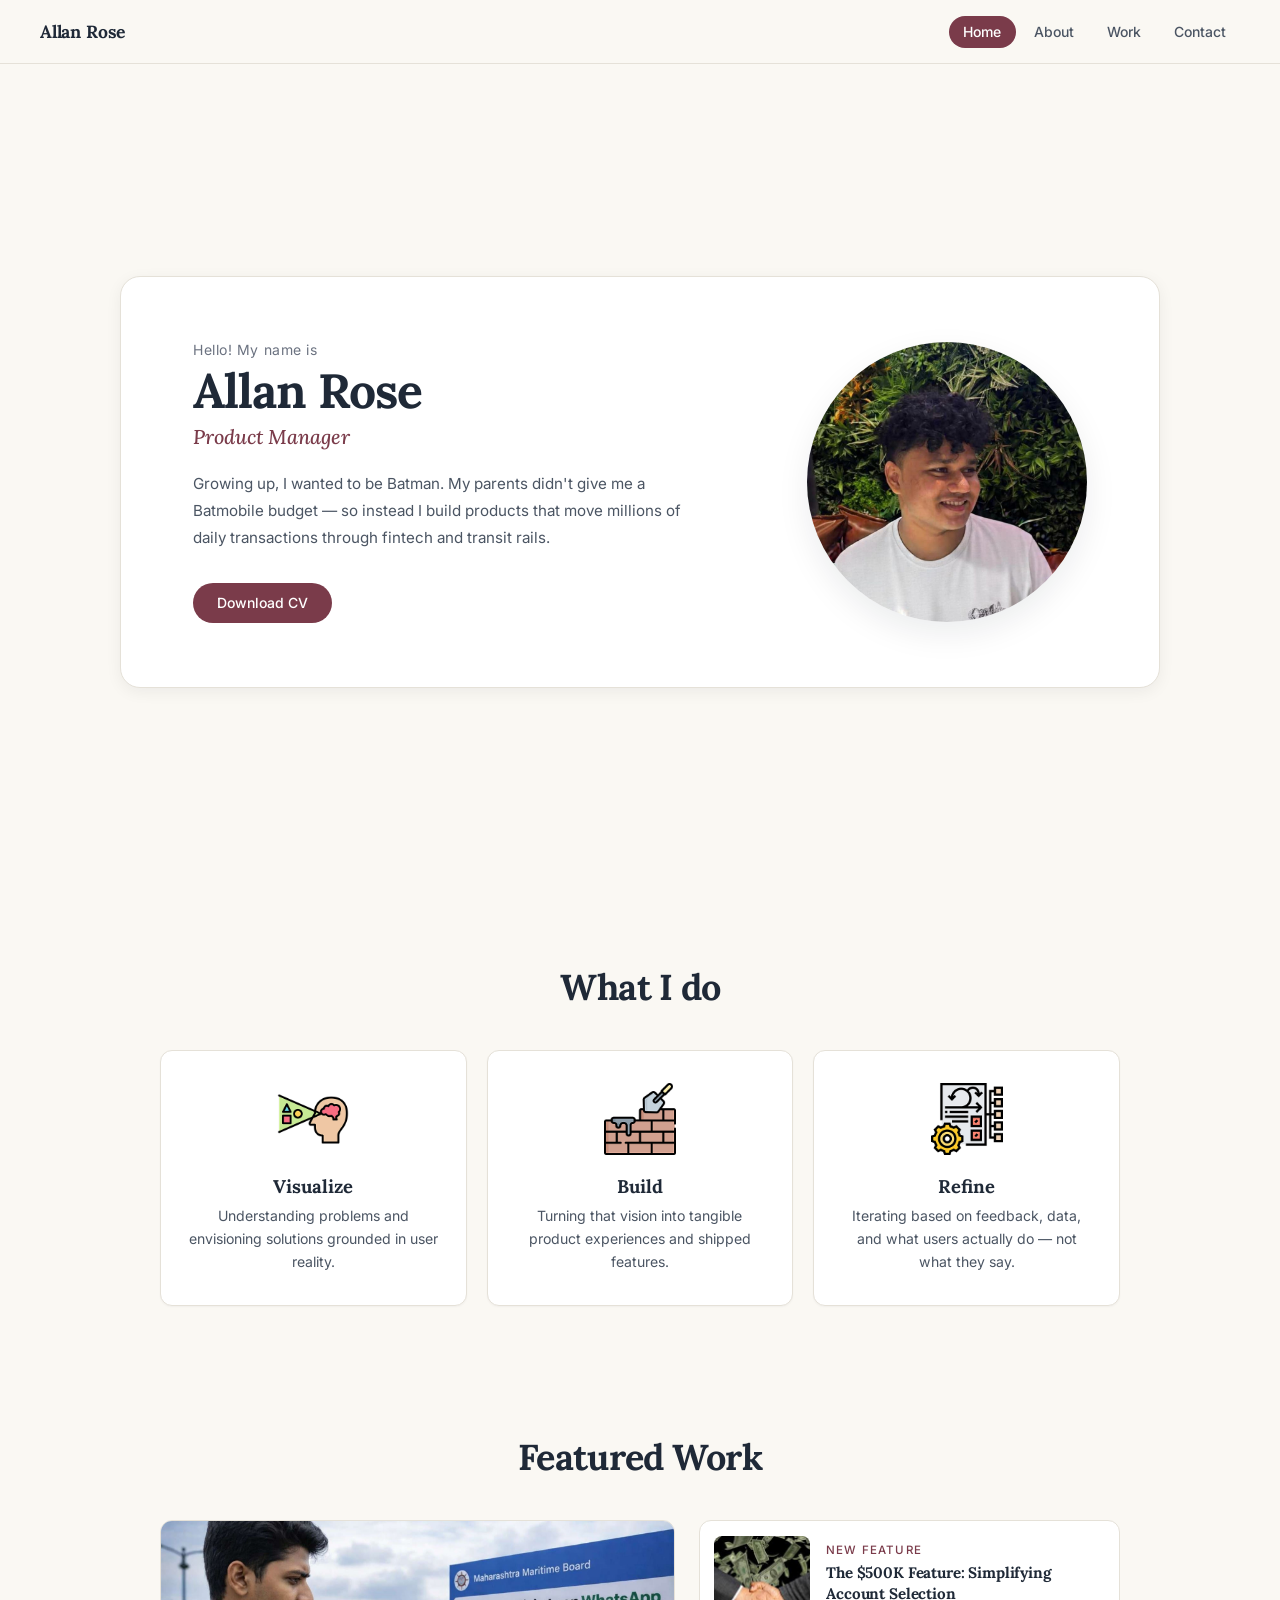
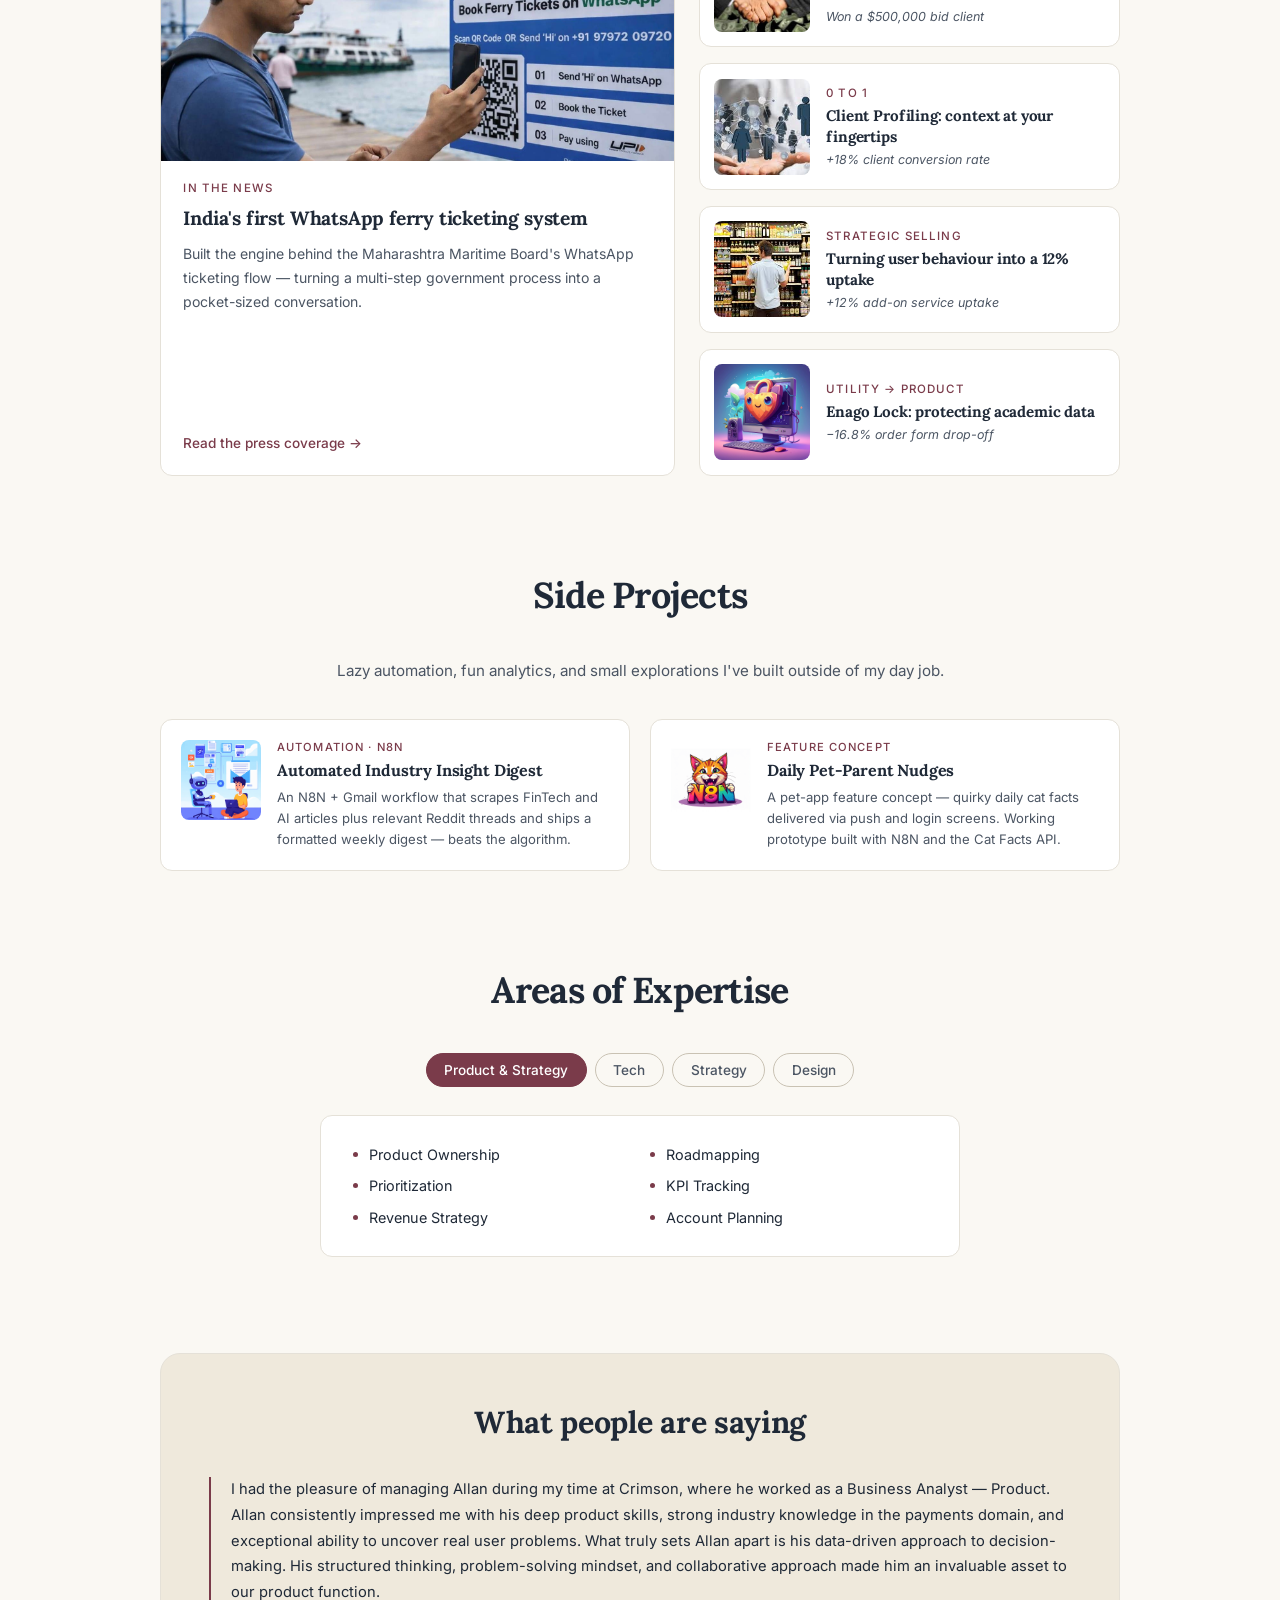
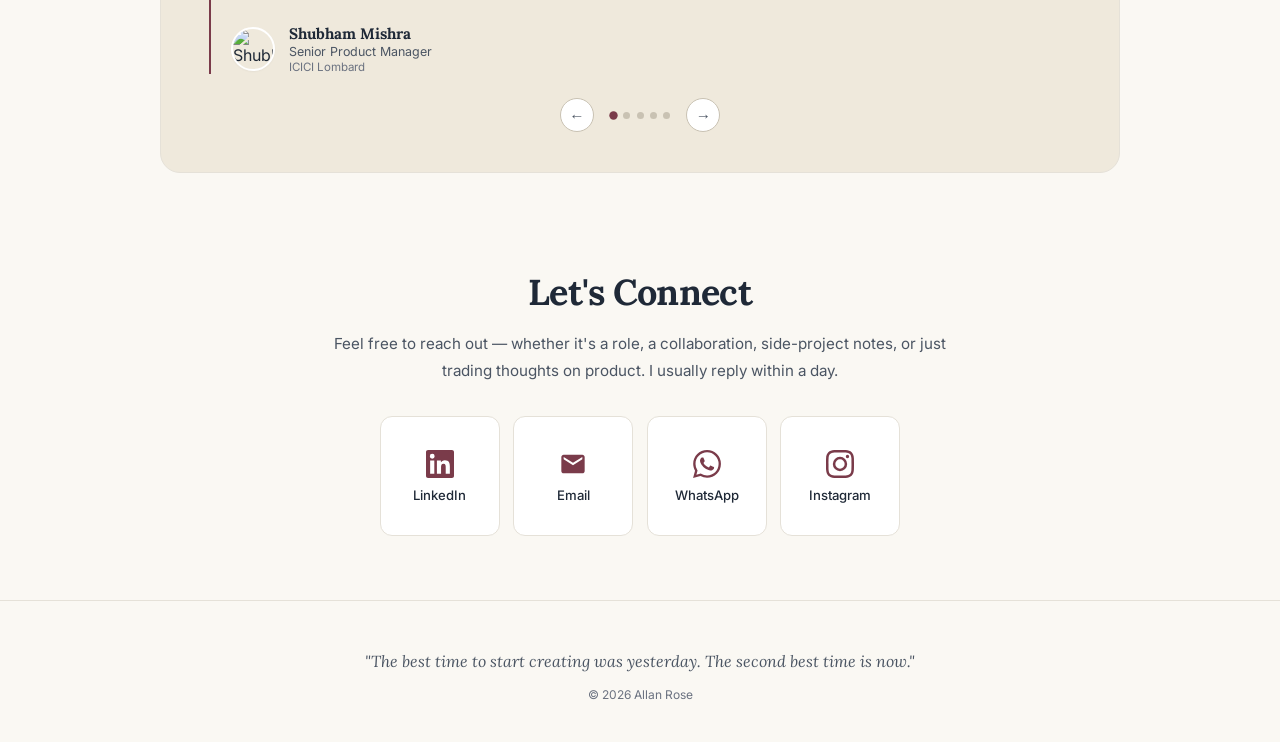
==== commit 7fcb1a22: "Update index.html" ====
--- a/index.html
+++ b/index.html
@@ -38,7 +38,7 @@
         <p class="bio">
           Growing up, I wanted to be Batman. My parents didn't give me a Batmobile budget — so instead I build products that move millions of daily transactions through fintech and transit rails.
         </p>
-        <a class="btn-cv" href="asset/allanrose.pdf" download>Download CV</a>
+        <a class="btn-cv" href="asset/Allan_rose.pdf" download>Download CV</a>
       </div>
       <div class="hero-image">
         <img src="asset/hero.jpg" alt="Allan Rose" />
